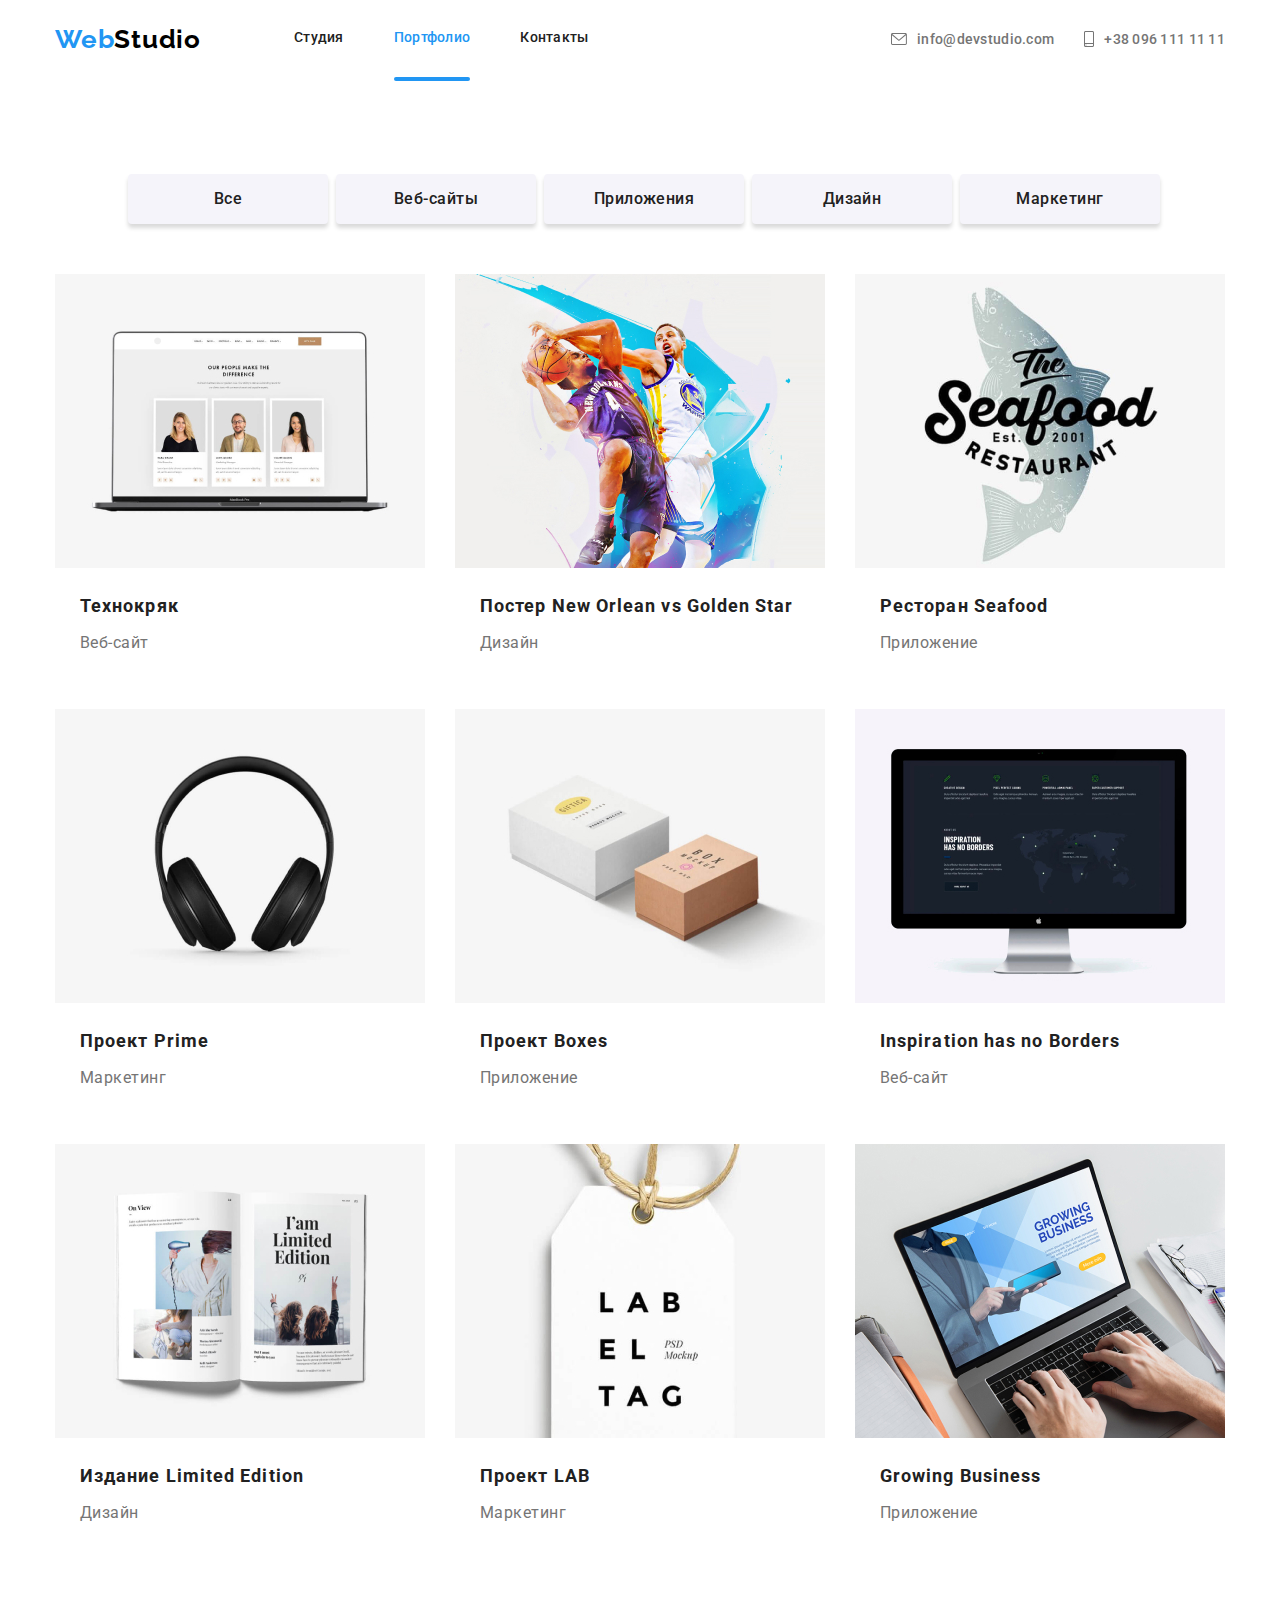
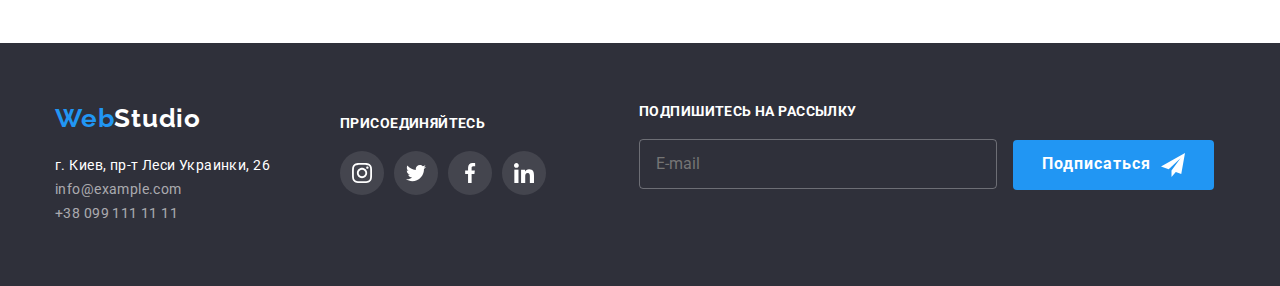
==== portfolio.html @ cdcaf76a "Add files" ====
<!DOCTYPE html>
<html lang="en">
<head>
    <meta charset="UTF-8">
    <meta name="viewport" content="width=device-width, initial-scale=1.0">
    <title>WebStudio</title>
    <link rel="preconnect" href="https://fonts.gstatic.com">
    <link rel="stylesheet" href="https://cdnjs.cloudflare.com/ajax/libs/modern-normalize/1.0.0/modern-normalize.min.css" />
    <link href="https://fonts.googleapis.com/css2?family=Raleway:wght@700&family=Roboto:wght@400;500;700;900&display=swap"
        rel="stylesheet">
    <link rel="stylesheet" href="./css/portfolio.min.css">
</head>
<body>
    <header class="header">
        <div class="container">
        <nav class="site-nav">
            <a class="logo link" href="./index.html" aria-label="логотип сайта"><span class="logo-first-part">Web</span><span
                    class="logo-second-part">Studio</span></a>
            <ul class="navigation-list list">
                <li class="navigation-list-item"><a class="navigation-list-link link" href="./index.html">Студия</a></li>
                <li class="navigation-list-item"><a class="navigation-list-link active link" href="./portfolio.html">Портфолио</a></li>
                <li class="navigation-list-item"><a class="navigation-list-link link" href="#">Контакты</a></li>
            </ul>
        </nav>
        <address class="address">
            <ul class="address-list-header list">
                <li class="address-list-item">
                <a class="address-list-link link" href="mailto:info@devstudio.com">
                    <svg class="address-list-icon mail-icon">
                        <use href="./symbol-defs.svg#icon-envelope" width="16" height="12"></use>
                        </svg>
                        <p class="address-list-text">info@devstudio.com</p>
                </a>
                </li>
                <li class="address-list-item">
                    <a class="address-list-link link" href="tel:+380961111111">
                    <svg class="address-list-icon phone-icon">
                        <use href="./symbol-defs.svg#icon-smartphone" width="10" height="16"></use>
                        </svg>
                        <p class="address-list-text"> +38 096 111 11 11</p>
                    </a>
                </li>
            </ul>
        </address>
        </div>
    </header>
    <main>
        <section class="portfolio-section">
            <div class="container">
<h1 class="visually-hidden">Our works</h1>
<div class="portfolio-nav">
    <button class="portfolio-button button" type="button">Все</button>
    <button class="portfolio-button button" type="button">Веб-сайты</button>
    <button class="portfolio-button button" type="button">Приложения</button>
    <button class="portfolio-button button" type="button">Дизайн</button>
    <button class="portfolio-button button" type="button">Маркетинг</button>
</div>

    <ul class="portfolio-list list">
        <li class="portfolio-list-item">
            <a class="portfolio-list-link link" href="#">
                <div class="portfolio-animation-thumb">
                <img class="portfolio-img" src="./portfolio/img.jpg" alt="Сайт Технокряк" width="370">
                <div class="portfolio-overlay">
                    <p class="portfolio-description">Технокряк это современная площадка распространения коронавируса.
                        Компании используют эту платформу для цифрового шпионажа и
                        атак на защищённые сервера конкурентов.
                    </p>
                </div>
                </div>
            <div class="portfolio-card-content">
                <h2 class="portfolio-title">Технокряк</h2>
                <p class="portfolio-type">Веб-сайт</p>
            </div> 
            </a>
        </li>
        <li class="portfolio-list-item"> 
            <a class="portfolio-list-link link" href="#">
                <div class="portfolio-animation-thumb">
                <img class="portfolio-img" src="./portfolio/img-1.jpg" alt="Постер" width="370">
                <div class="portfolio-overlay">
                    <p class="portfolio-description">
                        Lorem ipsum, dolor sit amet consectetur adipisicing elit. Dolor, similique earum harum consequuntur veritatis
                        voluptates quo, nihil ipsam iusto repellat doloribus, distinctio quia mollitia. Incidunt officiis doloremque sit
                        expedita. Quia?
                    </p>
                    </div>
                    </div>
            <div class="portfolio-card-content">
            <h2 class="portfolio-title">Постер New Orlean vs Golden Star</h2>
            <p class="portfolio-type">Дизайн</p>
            </div>
            </a>
        </li>
        <li class="portfolio-list-item">
            <a class="portfolio-list-link link" href="#">
                <div class="portfolio-animation-thumb">
                <img class="portfolio-img" src="./portfolio/img-2.jpg" alt="Ресторан Seafood" width="370">
                <div class="portfolio-overlay">
                    <p class="portfolio-description">
                        Lorem ipsum, dolor sit amet consectetur adipisicing elit. Dolor, similique earum harum consequuntur veritatis
                        voluptates quo, nihil ipsam iusto repellat doloribus, distinctio quia mollitia. Incidunt officiis doloremque sit
                        expedita. Quia?
                    </p>
                    </div>
                    </div>
            <div class="portfolio-card-content">
            <h2 class="portfolio-title">Ресторан Seafood</h2>
            <p class="portfolio-type">Приложение</p>
            </div>
            </a>
        </li>
        <li class="portfolio-list-item">
            <a class="portfolio-list-link link" href="#">
                <div class="portfolio-animation-thumb">
                <img class="portfolio-img" src="./portfolio/img-3.jpg" alt="Наушники" width="370">
                <div class="portfolio-overlay">
                    <p class="portfolio-description">
                        Lorem ipsum, dolor sit amet consectetur adipisicing elit. Dolor, similique earum harum consequuntur veritatis
                        voluptates quo, nihil ipsam iusto repellat doloribus, distinctio quia mollitia. Incidunt officiis doloremque sit
                        expedita. Quia?
                    </p>
                </div>
                </div>
                <div class="portfolio-card-content">
            <h2 class="portfolio-title">Проект Prime</h2>
            <p class="portfolio-type">Маркетинг</p>
            </div>
            </a>
        </li>
        <li class="portfolio-list-item">
            <a class="portfolio-list-link link" href="#">
            <div class="portfolio-animation-thumb">
                <img class="portfolio-img" src="./portfolio/img-4.jpg" alt="Боксы" width="370">
                <div class="portfolio-overlay">
                    <p class="portfolio-description">
                        Lorem ipsum, dolor sit amet consectetur adipisicing elit. Dolor, similique earum harum consequuntur veritatis
                        voluptates quo, nihil ipsam iusto repellat doloribus, distinctio quia mollitia. Incidunt officiis doloremque sit
                        expedita. Quia?
                    </p>
                </div>
                </div>
                <div class="portfolio-card-content">
            <h2 class="portfolio-title">Проект Boxes</h2>
            <p class="portfolio-type">Приложение</p>
            </div>
            </a>
        </li>
        <li class="portfolio-list-item">
            <a class="portfolio-list-link link" href="#">
                <div class="portfolio-animation-thumb">
                <img class="portfolio-img" src="./portfolio/img-5.jpg" alt="Сайт Inspiration has no Borders" width="370">
                <div class="portfolio-overlay">
                    <p class="portfolio-description">
                        Lorem ipsum, dolor sit amet consectetur adipisicing elit. Dolor, similique earum harum consequuntur veritatis
                        voluptates quo, nihil ipsam iusto repellat doloribus, distinctio quia mollitia. Incidunt officiis doloremque sit
                        expedita. Quia?
                    </p>
                </div>
                </div>
                <div class="portfolio-card-content">
            <h2 class="portfolio-title">Inspiration has no Borders</h2>
            <p class="portfolio-type">Веб-сайт</p>
            </div>
            </a>
        </li>
        <li class="portfolio-list-item">
            <a class="portfolio-list-link link" href="#">
                <div class="portfolio-animation-thumb">
                <img class="portfolio-img" src="./portfolio/img-6.jpg" alt="Издание Limited Edition" width="370">
                    <div class="portfolio-overlay">
                        <p class="portfolio-description">
                            Lorem ipsum, dolor sit amet consectetur adipisicing elit. Dolor, similique earum harum consequuntur veritatis
                            voluptates quo, nihil ipsam iusto repellat doloribus, distinctio quia mollitia. Incidunt officiis doloremque sit
                            expedita. Quia?
                        </p>
                    </div>
                    </div>
                    <div class="portfolio-card-content">
            <h2 class="portfolio-title">Издание Limited Edition</h2>
            <p class="portfolio-type">Дизайн</p>
            </div>
            </a>
        </li>
        <li class="portfolio-list-item">
            <a class="portfolio-list-link link" href="#">
                <div class="portfolio-animation-thumb">
                <img class="portfolio-img" src="./portfolio/img-7.jpg" alt="Проект LAB" width="370">
                <div class="portfolio-overlay">
                    <p class="portfolio-description">
                        Lorem ipsum, dolor sit amet consectetur adipisicing elit. Dolor, similique earum harum consequuntur veritatis
                        voluptates quo, nihil ipsam iusto repellat doloribus, distinctio quia mollitia. Incidunt officiis doloremque sit
                        expedita. Quia?
                    </p>
                </div>
                </div>
                <div class="portfolio-card-content">
            <h2 class="portfolio-title">Проект LAB</h2>
            <p class="portfolio-type">Маркетинг</p>
            </div>
            </a>
        </li>
        <li class="portfolio-list-item">
            <a class="portfolio-list-link link" href="#">
                <div class="portfolio-animation-thumb">
                <img class="portfolio-img" src="./portfolio/img-8.jpg" alt="Приложение Growing Business" width="370">
                <div class="portfolio-overlay">
                    <p class="portfolio-description">
                        Lorem ipsum, dolor sit amet consectetur adipisicing elit. Dolor, similique earum harum consequuntur veritatis
                        voluptates quo, nihil ipsam iusto repellat doloribus, distinctio quia mollitia. Incidunt officiis doloremque sit
                        expedita. Quia?
                    </p>
                </div>
                </div>
                <div class="portfolio-card-content">
            <h2 class="portfolio-title">Growing Business</h2>
            <p class="portfolio-type">Приложение</p>
            </div>
            </a>
        </li>
    </ul> 
    </div>
</section>
    </main>
    <footer class="footer">
        <div class="container">
            <div class="footer-info">
        <a class="logo link" href="./index.html" aria-label="логотип сайта"><span class="logo-first-part">Web</span><span
                class="logo-second-part-dark">Studio</span></a>
        <address class="address">
            <ul class="addres-list-footer list">
                <li class="addres-list"><a class="address-footer-link location link" href="https://goo.gl/maps/J2ixgFmDZ8d1wvZj8">г. Киев, пр-т Леси Украинки, 26</a></li>
                <li class="addres-list"><a class="address-footer-link link" href="mailto:info@example.com">info@example.com</a></li>
                <li class="addres-list"><a class="address-footer-link link" href="tel:+380991111111">+38 099 111 11 11</a></li>
            </ul>
        </address>
        </div>
    <div class="social-list-our-projekt">
        <h2 class="visually-hidden">Наши социальные сети</h2>
        <h3 class="social-list-invitation">Присоединяйтесь</h3>
        <ul class="social-list list">
            <li class="social-list-item">
                <a href="#" class="social-list-link dark-social">
                    <svg class="social-list-icon">
                        <use href="./symbol-defs.svg#icon-instagram-2"></use>
                    </svg>
                </a>
            </li>
            <li class="social-list-item">
                <a href="#" class="social-list-link dark-social">
                    <svg class="social-list-icon">
                        <use href="./symbol-defs.svg#icon-twitter-1"></use>
                    </svg>
                </a>
            </li>
            <li class="social-list-item">
                <a href="#" class="social-list-link dark-social">
                    <svg class="social-list-icon">
                        <use href="./symbol-defs.svg#icon-facebook-1"></use>
                    </svg>
                </a>
            </li>
            <li class="social-list-item">
                <a href="#" class="social-list-link dark-social">
                    <svg class="social-list-icon">
                        <use href="./symbol-defs.svg#icon-linkedin-1"></use>
                    </svg>
                </a>
            </li>
        </ul>
    </div>
    <form action="#" class="subscription-form">
        <p class="subscription-form-title">Подпишитесь на рассылку</p>
        <label class="subscription-form-field">
            <input type="email" name="client-mail" class="subscription-form-input" placeholder="E-mail">
        </label>
        <button type="submit" class="subscription-form-button">
            Подписаться
            <svg class="sibscription-form-button-icon">
                <use href="./symbol-defs.svg#icon-form-send"></use>
            </svg>
        </button>
    </form>
    </div>
    </footer>
    <!--Подключение скрипта-->
    <script src="./js/modal.js"></script>
    </body>
    
    </html>
---- css/portfolio.min.css ----
.visually-hidden{position:absolute;width:1px;height:1px;margin:-1px;border:0;padding:0;white-space:nowrap;-webkit-clip-path:inset(100%);clip-path:inset(100%);clip:rect(0 0 0 0);overflow:hidden}:root{--accent-color: #2196F3;--logo-color: #000000;--heading-color: #212121;--main-color: #757575;--main-color-dark-backgr: #ffffff;--backgr-color-first: #2F303A;--backgr-color-second: #F5F4FA;--addres-second-color: rgba(255, 255, 255, 0.6);--hero-gradient-color: rgba(47, 48, 58, 0.4);--social-link-background-dark: rgba(255, 255, 255, 0.1);--social-link-color: #afb1b8;--main-font: 'Roboto', Roboto, sans-serif;--secondary-font: 'Raleway', Raleway, sans-serif;--card-set-specialization: 30px;--card-set-our-command: 30px;--card-set-portfolio: 30px;--timing-function: cubic-bezier(0.4, 0, 0.2, 1);--transition-duration: 250ms;--logo-second-part: #000000}body{color:var(--main-color);font-family:var(--main-font)}.list{list-style:none;margin:0;padding:0}.link{text-decoration:none;color:var(--main-color)}h1,h2,h3,h4,h5,h6{margin:0}ul,ol{margin:0;padding:0}p{margin:0}img{display:block;max-width:100%;height:auto}.address{font-style:normal}.container{width:1200px;margin:0 auto;padding:0 15px;display:-webkit-box;display:-ms-flexbox;display:flex;-webkit-box-align:center;-ms-flex-align:center;align-items:center;background:transparent}.button{display:-webkit-inline-box;display:-ms-inline-flexbox;display:inline-flex;-webkit-box-align:center;-ms-flex-align:center;align-items:center;-webkit-box-pack:center;-ms-flex-pack:center;justify-content:center;border:none;width:200px;min-height:50px;background:var(--accent-color);-webkit-box-shadow:0px 4px 4px rgba(0,0,0,0.15);box-shadow:0px 4px 4px rgba(0,0,0,0.15);border:none;border-radius:4px;margin-left:auto;margin-right:auto;cursor:pointer;font-family:var(--main-font);font-weight:700;font-size:16px;line-height:1.875;letter-spacing:.06em;color:var(--main-color-dark-backgr)}.button .icon{width:24px;height:24px;fill:var(--main-color-dark-backgr);margin-left:10px}.logo{color:var(--logo-color);font-family:var(--secondary-font);font-weight:700;font-size:26px;line-height:1.192;letter-spacing:.03em}.logo-first-part{color:var(--accent-color)}.logo-second-part-dark{color:var(--main-color-dark-backgr)}.social-list{display:-webkit-box;display:-ms-flexbox;display:flex;-webkit-box-pack:center;-ms-flex-pack:center;justify-content:center}.social-list-item:not(:last-child){margin-right:10px}.social-list-link{display:block;width:44px;height:44px;border-radius:50%;display:-webkit-box;display:-ms-flexbox;display:flex;-webkit-box-pack:center;-ms-flex-pack:center;justify-content:center;-webkit-box-align:center;-ms-flex-align:center;align-items:center;-webkit-transition-property:background;transition-property:background;-webkit-transition-duration:250ms;transition-duration:250ms;-webkit-transition-timing-function:cubic-bezier(0.4, 0, 0.2, 1);transition-timing-function:cubic-bezier(0.4, 0, 0.2, 1)}.social-list-link:hover,.social-list-link:focus{background:var(--accent-color)}.social-list-icon{width:20px;height:20px;fill:var(--social-link-color);-webkit-transition-property:fill;transition-property:fill;-webkit-transition-duration:250ms;transition-duration:250ms;-webkit-transition-timing-function:cubic-bezier(0.4, 0, 0.2, 1);transition-timing-function:cubic-bezier(0.4, 0, 0.2, 1)}.social-list-link:hover .social-list-icon,.social-list-link:focus .social-list-icon{fill:var(--main-color-dark-backgr)}.header>.container{display:-webkit-box;display:-ms-flexbox;display:flex;padding-top:24px;padding-bottom:25px}.header .logo{margin-right:93px}.header .address-list-link{display:-webkit-box;display:-ms-flexbox;display:flex;-webkit-box-align:center;-ms-flex-align:center;align-items:center;-webkit-transition-property:color;transition-property:color;-webkit-transition-duration:250ms;transition-duration:250ms;-webkit-transition-timing-function:cubic-bezier(0.4, 0, 0.2, 1);transition-timing-function:cubic-bezier(0.4, 0, 0.2, 1)}.site-nav{display:-webkit-box;display:-ms-flexbox;display:flex;-webkit-box-align:center;-ms-flex-align:center;align-items:center}.navigation-list{display:-webkit-box;display:-ms-flexbox;display:flex}.address-list-header{display:-webkit-box;display:-ms-flexbox;display:flex;-webkit-box-align:center;-ms-flex-align:center;align-items:center;-webkit-box-pack:center;-ms-flex-pack:center;justify-content:center}.address-list-icon{display:block;fill:var(--main-color);-webkit-transition-property:fill;transition-property:fill;-webkit-transition-duration:250ms;transition-duration:250ms;-webkit-transition-timing-function:cubic-bezier(0.4, 0, 0.2, 1);transition-timing-function:cubic-bezier(0.4, 0, 0.2, 1)}.header .address-list-link:hover .address-list-icon,.header .address-list-link:focus .address-list-icon{fill:var(--accent-color)}.mail-icon{width:16px;height:12px}.phone-icon{width:10px;height:16px}.address-list-text{display:block;padding-left:10px}.navigation-list-item:not(:last-child){margin-right:50px}.header .address-list-item:not(:last-child){margin-right:30px}.header .address{margin-left:auto}.navigation-list-link,.address-list-link{font-weight:500;font-size:14px;line-height:1.143;letter-spacing:.02em}.navigation-list-link:hover,.navigation-list-link:focus,.address-list-link:hover,.address-list-link:focus{color:var(--accent-color)}.navigation-list-link{color:var(--heading-color);-webkit-transition-property:color;transition-property:color;-webkit-transition-duration:250ms;transition-duration:250ms;-webkit-transition-timing-function:cubic-bezier(0.4, 0, 0.2, 1);transition-timing-function:cubic-bezier(0.4, 0, 0.2, 1)}.navigation-list-link.active{color:var(--accent-color)}.navigation-list-link.active::after{content:"";width:auto;height:4px;display:block;background:var(--accent-color);border-radius:2px;position:relative;top:30px}.portfolio-section .container{padding-top:94px;padding-bottom:94px;-webkit-box-orient:vertical;-webkit-box-direction:normal;-ms-flex-direction:column;flex-direction:column;-webkit-box-align:center;-ms-flex-align:center;align-items:center}.portfolio-nav{margin-left:8px;margin-bottom:50px;display:-webkit-box;display:-ms-flexbox;display:flex}.portfolio-button{display:-webkit-inline-box;display:-ms-inline-flexbox;display:inline-flex;-webkit-box-align:center;-ms-flex-align:center;align-items:center;-webkit-box-pack:center;-ms-flex-pack:center;justify-content:center;border:none;border-radius:4px;color:var(--heading-color);background-color:var(--backgr-color-second);padding:6px 22px;font-weight:500;font-size:16px;line-height:1.625;letter-spacing:.03em;-webkit-transition-property:color, background-color, -webkit-box-shadow;transition-property:color, background-color, -webkit-box-shadow;transition-property:color, background-color, box-shadow;transition-property:color, background-color, box-shadow, -webkit-box-shadow;-webkit-transition-duration:250ms;transition-duration:250ms;-webkit-transition-timing-function:cubic-bezier(0.4, 0, 0.2, 1);transition-timing-function:cubic-bezier(0.4, 0, 0.2, 1)}.portfolio-button:not(:last-child){margin-right:8px}.portfolio-button:hover,.portfolio-button:focus{background-color:var(--accent-color);color:var(--main-color-dark-backgr);-webkit-box-shadow:0px 3px 1px rgba(0,0,0,0.1),0px 1px 2px rgba(0,0,0,0.08),0px 2px 2px rgba(0,0,0,0.12);box-shadow:0px 3px 1px rgba(0,0,0,0.1),0px 1px 2px rgba(0,0,0,0.08),0px 2px 2px rgba(0,0,0,0.12)}.portfolio-list{display:-webkit-box;display:-ms-flexbox;display:flex;-webkit-box-pack:center;-ms-flex-pack:center;justify-content:center;-ms-flex-wrap:wrap;flex-wrap:wrap;margin-left:calc(-1*var(--card-set-portfolio));margin-top:calc(-1*var(--card-set-portfolio))}.portfolio-list-item{-ms-flex-preferred-size:calc(100%/3 - var(--card-set-portfolio));flex-basis:calc(100%/3 - var(--card-set-portfolio));margin-left:var(--card-set-portfolio);margin-top:var(--card-set-portfolio)}.portfolio-animation-thumb{width:auto;height:294px;position:relative;overflow:hidden}.portfolio-overlay{font-weight:400;font-size:18px;line-height:1.556;letter-spacing:.03em;color:var(--main-color-dark-backgr);background:rgba(33,150,243,0.9);position:absolute;top:0;left:0;width:100%;height:100%;padding:53px 24px;-webkit-transform:translateY(100%);transform:translateY(100%);-webkit-transition-property:-webkit-transform;transition-property:-webkit-transform;transition-property:transform;transition-property:transform, -webkit-transform;-webkit-transition-duration:250ms;transition-duration:250ms;-webkit-transition-timing-function:cubic-bezier(0.4, 0, 0.2, 1);transition-timing-function:cubic-bezier(0.4, 0, 0.2, 1)}.portfolio-list-link:hover .portfolio-overlay,.portfolio-list-link:focus .portfolio-overlay{-webkit-transform:translateY(0);transform:translateY(0)}.portfolio-card-content{padding:20px 24px;border:1px solid var(--main-color-dark-backgr);border-top-width:0;-webkit-box-sizing:border-box;box-sizing:border-box}.portfolio-title{margin-bottom:4px;font-weight:700;font-size:18px;line-height:2;letter-spacing:.06em;color:var(--heading-color)}.portfolio-type{font-weight:400;font-size:16px;line-height:1.875;letter-spacing:.03em}.portfolio-list-link{display:block;-webkit-transition-property:-webkit-box-shadow;transition-property:-webkit-box-shadow;transition-property:box-shadow;transition-property:box-shadow, -webkit-box-shadow;-webkit-transition-duration:250ms;transition-duration:250ms;-webkit-transition-timing-function:cubic-bezier(0.4, 0, 0.2, 1);transition-timing-function:cubic-bezier(0.4, 0, 0.2, 1)}.portfolio-list-link:hover,.portfolio-list-link:focus{-webkit-box-shadow:0px 1px 1px rgba(0,0,0,0.12),0px 4px 4px rgba(0,0,0,0.06),1px 4px 6px rgba(0,0,0,0.16);box-shadow:0px 1px 1px rgba(0,0,0,0.12),0px 4px 4px rgba(0,0,0,0.06),1px 4px 6px rgba(0,0,0,0.16)}.footer{background-color:var(--backgr-color-first)}.footer>.container{-webkit-box-align:start;-ms-flex-align:start;align-items:flex-start;padding-top:60px;padding-bottom:60px}.footer .logo{display:block;margin-bottom:20px}.footer .addres-list-item:not(:last-child){margin-bottom:9px}.address-footer-link{font-weight:400;font-size:14px;line-height:1.714;letter-spacing:.03em;color:var(--addres-second-color)}.location{color:var(--main-color-dark-backgr)}.social-list-our-projekt{margin-top:12px;margin-left:70px}.social-list-invitation{font-weight:700;font-size:14px;line-height:1.142;letter-spacing:.03em;text-transform:uppercase;color:var(--main-color-dark-backgr);margin-bottom:20px}.dark-social{background:var(--social-link-background-dark)}.dark-social .social .social-list-icon{fill:var(--main-color-dark-backgr)}.subscription-form{margin-left:93px}.subscription-form-title{width:100%;font-weight:700;font-size:14px;line-height:1.143;letter-spacing:.03em;text-transform:uppercase;color:var(--main-color-dark-backgr);margin-bottom:20px}.subscription-form-input{width:358px;height:50px;border:1px solid rgba(255,255,255,0.3);border-radius:4px;background:transparent;color:#ffffff;padding-left:16px}.subscription-form-field{display:inline-block}.subscription-form-button{display:-webkit-inline-box;display:-ms-inline-flexbox;display:inline-flex;-webkit-box-align:center;-ms-flex-align:center;align-items:center;height:50px;padding:10px 29px;margin-left:12px;background:var(--accent-color);border-radius:4px;border:none;font-weight:700;font-size:16px;text-align:center;letter-spacing:0.06em;color:var(--main-color-dark-backgr)}.sibscription-form-button-icon{width:24px;height:24px;fill:var(--main-color-dark-backgr);margin-left:10px}
/*# sourceMappingURL=portfolio.min.css.map */
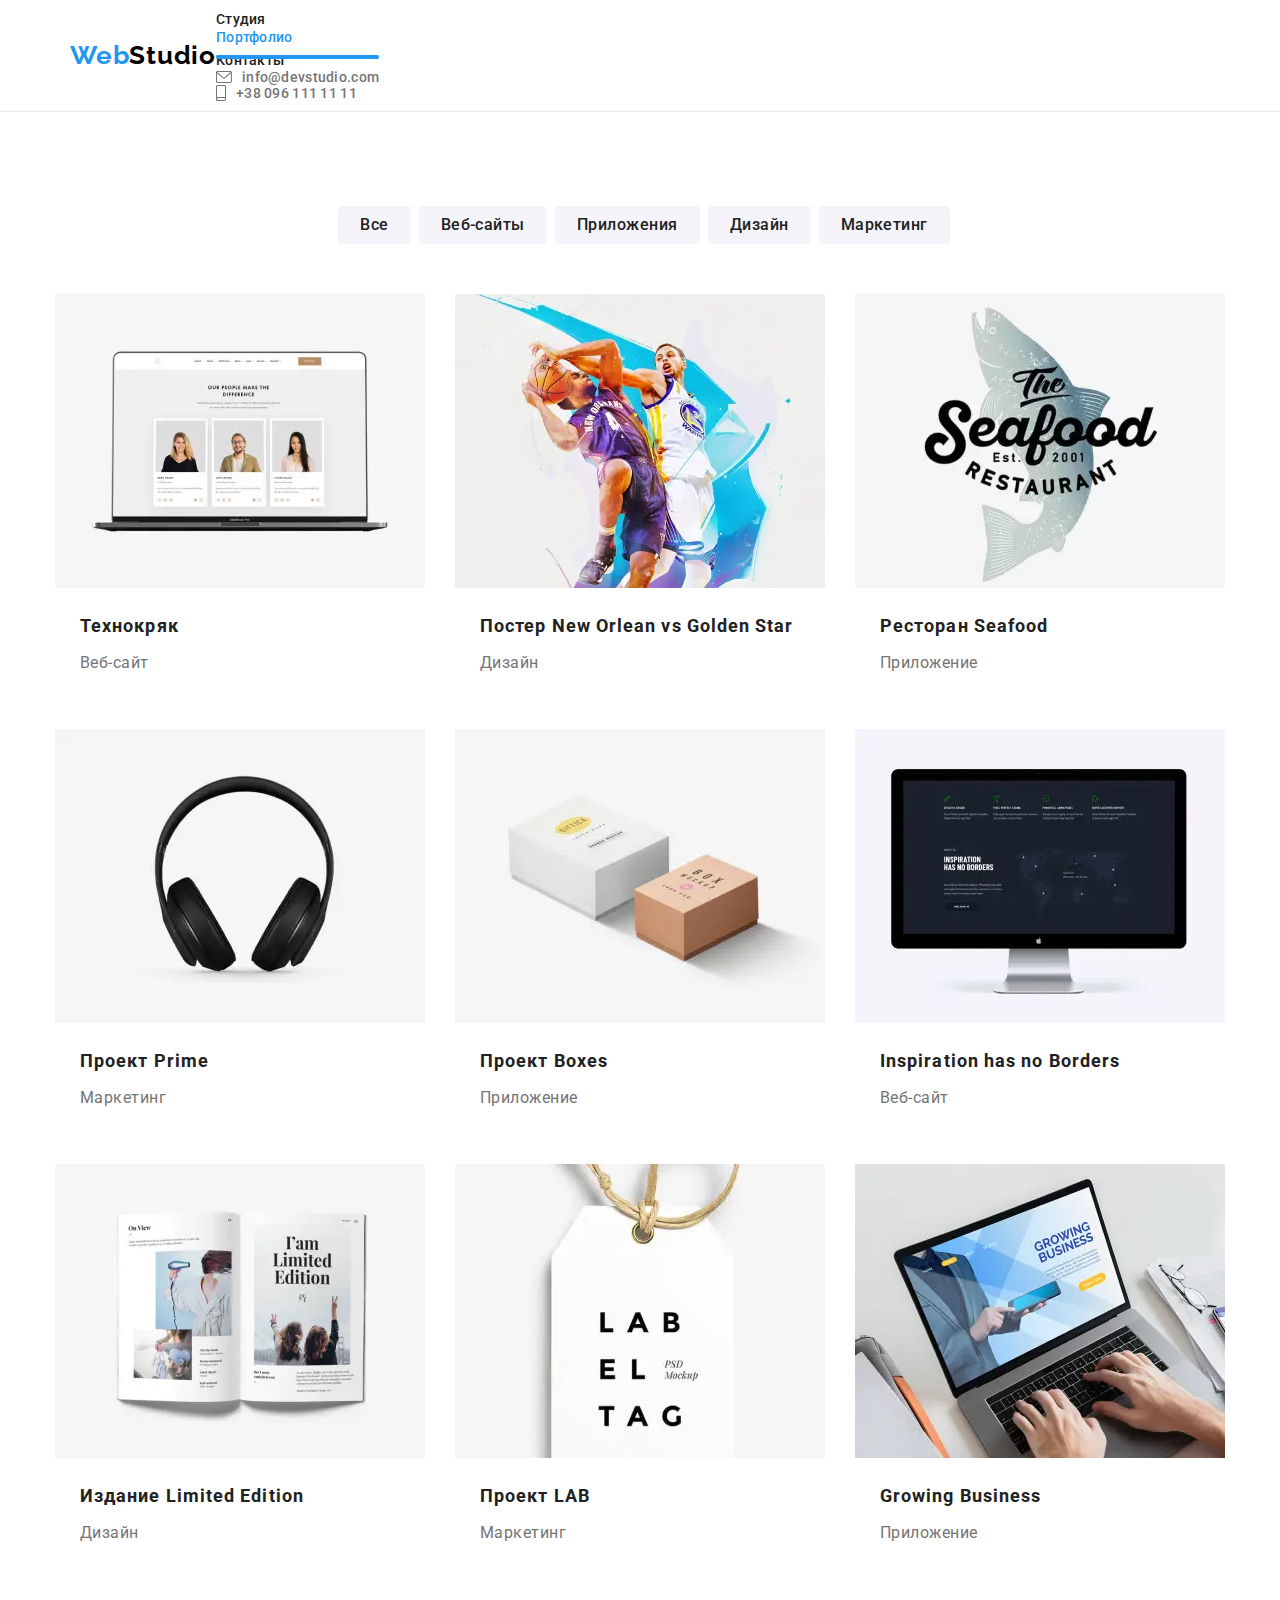
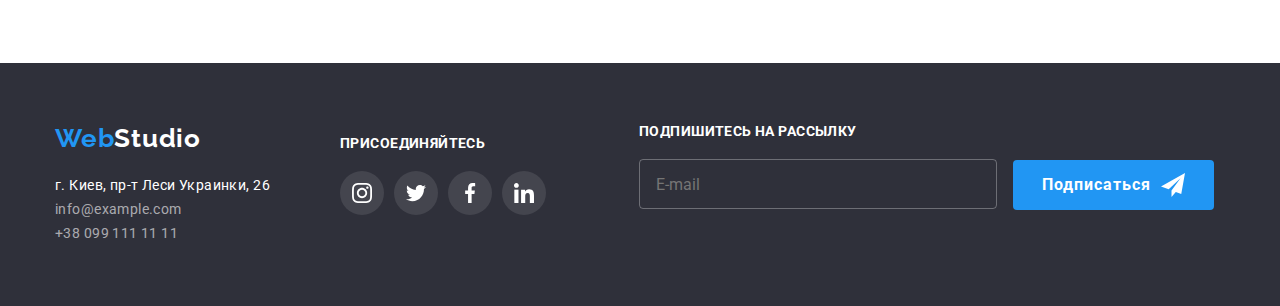
==== commit d847af81: "Add changes" ====
--- a/portfolio.html
+++ b/portfolio.html
@@ -13,9 +13,16 @@
 <body>
     <header class="header">
         <div class="container">
-        <nav class="site-nav">
             <a class="logo link" href="./index.html" aria-label="логотип сайта"><span class="logo-first-part">Web</span><span
                     class="logo-second-part">Studio</span></a>
+                    <button type="buton" class="menu-button" aria-expanded="false" aria-controls="menu-container" data-menu-button>
+                        <svg width="40px" height="40px" aria-label="Переключатель мобильного меню">
+                            <use class="icon-menu" href="./images/sprite.svg#icon-menu"></use>
+                            <use class="icon-close-menu" href="./images/sprite.svg#icon-close-menu"></use>
+                        </svg>
+                    </button>
+                    <div class="menu-container" id="menu-container" data-menu>
+                        <nav class="site-nav">
             <ul class="navigation-list list">
                 <li class="navigation-list-item"><a class="navigation-list-link link" href="./index.html">Студия</a></li>
                 <li class="navigation-list-item"><a class="navigation-list-link active link" href="./portfolio.html">Портфолио</a></li>
@@ -44,184 +51,387 @@
         </address>
         </div>
     </header>
+    
     <main>
         <section class="portfolio-section">
             <div class="container">
-<h1 class="visually-hidden">Our works</h1>
-<div class="portfolio-nav">
-    <button class="portfolio-button button" type="button">Все</button>
-    <button class="portfolio-button button" type="button">Веб-сайты</button>
-    <button class="portfolio-button button" type="button">Приложения</button>
-    <button class="portfolio-button button" type="button">Дизайн</button>
-    <button class="portfolio-button button" type="button">Маркетинг</button>
-</div>
+                <h1 class="visually-hidden">Наши работы</h1>
+                <div class="portfolio-nav">
+                    <button class="portfolio-button" type="button">Все</button>
+                    <button class="portfolio-button" type="button">Веб-сайты</button>
+                    <button class="portfolio-button" type="button">Приложения</button>
+                    <button class="portfolio-button" type="button">Дизайн</button>
+                    <button class="portfolio-button" type="button">Маркетинг</button>
+                </div>
+    
+                <ul class="portfolio-list list">
+                    <li class="portfolio-list-item">
+                        <a class="portfolio-list-link link" href="#">
+                            <div class="portfolio-animation-thumb">
+                                <picture>
+                                    <source
+                                        srcset="./images/portfolio/001-tehnokryak-mob.webp 1x, ./images/portfolio/001-tehnokryak-mob-2x.webp 2x"
+                                        media="(max-width: 767px)" type="image/webp">
+                                    <source
+                                        srcset="./images/portfolio/001-tehnokryak-mob.jpg 1x, ./images/portfolio/001-tehnokryak-mob-2x.jpg 2x"
+                                        media="(max-width: 767px)">
+                                    <source
+                                        srcset="./images/portfolio/001-tehnokryak-tabl.webp 1x, ./images/portfolio/001-tehnokryak-tabl-2x.webp 2x"
+                                        media="(max-width: 1199px)" type="image/webp">
+                                    <source
+                                        srcset="./images/portfolio/001-tehnokryak-tabl.jpg 1x, ./images/portfolio/001-tehnokryak-tabl-2x.jpg 2x"
+                                        media="(max-width: 1199px)">
+                                    <source
+                                        srcset="./images/portfolio/001-tehnokryak-desk.webp 1x, ./images/portfolio/001-tehnokryak-desk-2x.webp 2x"
+                                        media="(min-width: 1200px)" type="image/webp">
+                                    <source
+                                        srcset="./images/portfolio/001-tehnokryak-desk.jpg 1x, ./images/portfolio/001-tehnokryak-desk-2x.jpg 2x"
+                                        media="(min-width: 1200px)">
+                                    <img src="./images/portfolio/001-tehnokryak-mob.jpg" alt="Сайт Технокряк">
+                                </picture>
+                                
+                                <div class="portfolio-overlay">
+                                    <p class="portfolio-description">Технокряк это современная площадка распространения
+                                        коронавируса.
+                                        Компании используют эту платформу для цифрового шпионажа и
+                                        атак на защищённые сервера конкурентов.
+                                    </p>
+                                </div>
+                            </div>
+                            <div class="portfolio-card-content">
+                                <h2 class="portfolio-title">Технокряк</h2>
+                                <p class="portfolio-type">Веб-сайт</p>
+                            </div>
+                        </a>
+                    </li>
+    
+                    <li class="portfolio-list-item">
+                        <a class="portfolio-list-link link" href="#">
+                            <div class="portfolio-animation-thumb">
+                                <picture>
+                                    <source
+                                        srcset="./images/portfolio/002-new-orlean-vs-golden-star-mob.webp 1x, ./images/portfolio/002-new-orlean-vs-golden-star-mob-2x.webp 2x"
+                                        media="(max-width: 767px)" type="image/webp">
+                                    <source
+                                        srcset="./images/portfolio/002-new-orlean-vs-golden-star-mob.jpg 1x, ./images/portfolio/002-new-orlean-vs-golden-star-mob-2x.jpg 2x"
+                                        media="(max-width: 767px)">
+                                    <source
+                                        srcset="./images/portfolio/002-new-orlean-vs-golden-star-tabl.webp 1x, ./images/portfolio/002-new-orlean-vs-golden-star-tabl-2x.webp 2x"
+                                        media="(max-width: 1199px)" type="image/webp">
+                                    <source
+                                        srcset="./images/portfolio/002-new-orlean-vs-golden-star-tabl.jpg 1x, ./images/portfolio/002-new-orlean-vs-golden-star-tabl-2x.jpg 2x"
+                                        media="(max-width: 1199px)">
+                                    <source
+                                        srcset="./images/portfolio/002-new-orlean-vs-golden-star-desk.webp 1x, ./images/portfolio/002-new-orlean-vs-golden-star-desk-2x.webp 2x"
+                                        media="(min-width: 1200px)" type="image/webp">
+                                    <source
+                                        srcset="./images/portfolio/002-new-orlean-vs-golden-star-desk.jpg 1x, ./images/portfolio/002-new-orlean-vs-golden-star-desk-2x.jpg 2x"
+                                        media="(min-width: 1200px)">
+                                    <img src="./images/portfolio/002-new-orlean-vs-golden-star-mob alt=" Постер">
+                                </picture>
+                                
+                                <div class="portfolio-overlay">
+                                    <p class="portfolio-description">
+                                        Lorem ipsum, dolor sit amet consectetur adipisicing elit. Dolor, similique earum
+                                        harum consequuntur veritatis voluptates quo, nihil ipsam iusto repellat doloribus,
+                                        distinctio quia mollitia. Incidunt officiis doloremque sit expedita. Quia?
+                                    </p>
+                                </div>
+                            </div>
+                            <div class="portfolio-card-content">
+                                <h2 class="portfolio-title">Постер New Orlean vs Golden Star</h2>
+                                <p class="portfolio-type">Дизайн</p>
+                            </div>
+                        </a>
+                    </li>
+    
+                    <li class="portfolio-list-item">
+                        <a class="portfolio-list-link link" href="#">
+                            <div class="portfolio-animation-thumb">
+                                <picture>
+                                    <source
+                                        srcset="./images/portfolio/003-seafood-mob.webp 1x, ./images/portfolio/003-seafood-mob-2x.webp 2x"
+                                        media="(max-width: 767px)" type="image/webp">
+                                    <source
+                                        srcset="./images/portfolio/003-seafood-mob.jpg 1x, ./images/portfolio/003-seafood-mob-2x.jpg 2x"
+                                        media="(max-width: 767px)">
+                                    <source
+                                        srcset="./images/portfolio/003-seafood-tabl.webp 1x, ./images/portfolio/003-seafood-tabl-2x.webp 2x"
+                                        media="(max-width: 1199px)" type="image/webp">
+                                    <source
+                                        srcset="./images/portfolio/003-seafood-tabl.jpg 1x, ./images/portfolio/003-seafood-tabl-2x.jpg 2x"
+                                        media="(max-width: 1199px)">
+                                    <source
+                                        srcset="./images/portfolio/003-seafood-desk.webp 1x, ./images/portfolio/003-seafood-desk-2x.webp 2x"
+                                        media="(min-width:1200px)" type="image/webp">
+                                    <source
+                                        srcset="./images/portfolio/003-seafood-desk.jpg 1x. ./images/portfolio/003-seafood-desk-2x.jpg 2x"
+                                        media="(min-width: 1200px)">
+                                    <source>
+                                    <img src="./images/portfolio/003-seafood-mob.jpg" alt="Ресторан Seafood">
+                                </picture>
+                                
+                                <div class="portfolio-overlay">
+                                    <p class="portfolio-description">
+                                        Lorem ipsum, dolor sit amet consectetur adipisicing elit. Dolor, similique earum
+                                        harum consequuntur veritatis voluptates quo, nihil ipsam iusto repellat doloribus,
+                                        distinctio quia mollitia. Incidunt officiis doloremque sit expedita. Quia?
+                                    </p>
+                                </div>
+                            </div>
+                            <div class="portfolio-card-content">
+                                <h2 class="portfolio-title">Ресторан Seafood</h2>
+                                <p class="portfolio-type">Приложение</p>
+                            </div>
+                        </a>
+                    </li>
+    
+                    <li class="portfolio-list-item">
+                        <a class="portfolio-list-link link" href="#">
+                            <div class="portfolio-animation-thumb">
+                                <picture>
+                                    <source
+                                        srcset="./images/portfolio/004-prime-mob.webp 1x, ./images/portfolio/004-prime-mob-2x.webp 2x"
+                                        media="(max-width: 767px)" type="image/webp">
+                                    <source
+                                        srcset="./images/portfolio/004-prime-mob.jpg 1x, ./images/portfolio/004-prime-mob-2x.jpg 2x"
+                                        media="(max-width: 767px)">
+                                    <source
+                                        srcset="./images/portfolio/004-prime-tabl.webp 1x, ./images/portfolio/004-prime-tabl-2x.webp 2x"
+                                        media="(max-width: 1199px)" type="image/webp">
+                                    <source
+                                        srcset="./images/portfolio/004-prime-tabl.jpg 1x, ./images/portfolio/004-prime-table-2x.jpg 2x"
+                                        media="(max-width: 1199px)">
+                                    <source
+                                        srcset="./images/portfolio/004-prime-desk.webp 1x, ./images/portfolio/004-prime-desk-2x.webp 2x"
+                                        media="(min-width: 1200px)" type="image/webp">
+                                    <source
+                                        srcset="./images/portfolio/004-prime-desk.jpg 1x, ./images/portfolio/004-prime-desk-2x.jpg 2x"
+                                        media="(min-width: 1200px)">
+                                    <img src="./images/portfolio/004-prime-mob.jpg" alt="Наушники">
+                                </picture>
+                                
+                                <div class="portfolio-overlay">
+                                    <p class="portfolio-description">
+                                        Lorem ipsum, dolor sit amet consectetur adipisicing elit. Dolor, similique earum
+                                        harum consequuntur veritatis voluptates quo, nihil ipsam iusto repellat doloribus,
+                                        distinctio quia mollitia. Incidunt officiis doloremque sit expedita. Quia?
+                                    </p>
+                                </div>
+                            </div>
+                            <div class="portfolio-card-content">
+                                <h2 class="portfolio-title">Проект Prime</h2>
+                                <p class="portfolio-type">Маркетинг</p>
+                            </div>
+                        </a>
+                    </li>
+    
+                    <li class="portfolio-list-item">
+                        <a class="portfolio-list-link link" href="#">
+                            <div class="portfolio-animation-thumb">
+                                <picture>
+                                    <source
+                                        srcset="./images/portfolio/005-boxes-mob.webp 1x, ./images/portfolio/005-boxes-mob-2x.webp 2x"
+                                        media="(max-width: 767px)" type="image/webp">
+                                    <source
+                                        srcset="./images/portfolio/005-boxes-mob.jpg 1x, ./images/portfolio/005-boxes-mob-2x.jpg 2x"
+                                        media="(max-width: 767px)">
+                                    <source
+                                        srcset="./images/portfolio/005-boxes-tabl.webp 1x, ./images/portfolio/005-boxes-tabl-2x.webp 2x"
+                                        media="(max-width: 1199px)" type="image/webp">
+                                    <source
+                                        srcset="./images/portfolio/005-boxes-tabl.jpg 1x, ./images/portfolio/005-boxes-table-2x.jpg 2x"
+                                        media="(max-width: 1199px)">
+                                    <source
+                                        srcset="./images/portfolio/005-boxes-desk.webp 1x, ./images/portfolio/005-boxes-desk-2x.webp 2x"
+                                        media="(min-width: 1200px)" type="image/webp">
+                                    <source
+                                        srcset="./images/portfolio/005-boxes-desk.jpg 1x, ./images/portfolio/005-boxes-desk-2x.jpg 2x"
+                                        media="(min-width: 1200px)">
+                                    <img src="./images/portfolio/005-boxes-mob.jpg" alt="Боксы">
+                                </picture>
+                               
+                                <div class="portfolio-overlay">
+                                    <p class="portfolio-description">
+                                        Lorem ipsum, dolor sit amet consectetur adipisicing elit. Dolor, similique earum
+                                        harum consequuntur veritatis voluptates quo, nihil ipsam iusto repellat doloribus,
+                                        distinctio quia mollitia. Incidunt officiis doloremque sit expedita. Quia?
+                                    </p>
+                                </div>
+                            </div>
+                            <div class="portfolio-card-content">
+                                <h2 class="portfolio-title">Проект Boxes</h2>
+                                <p class="portfolio-type">Приложение</p>
+                            </div>
+                        </a>
+                    </li>
+    
+                    <li class="portfolio-list-item">
+                        <a class="portfolio-list-link link" href="">
+                            <div class="portfolio-animation-thumb">
+                                <picture>
+                                    <source
+                                        srcset="./images/portfolio/006-Inspiration-has-no-borders-mob.webp 1x, ./images/portfolio/006-Inspiration-has-no-borders-mob-2x.webp 2x"
+                                        media="(max-width: 767px)" type="image/webp">
+                                    <source
+                                        srcset="./images/portfolio/006-Inspiration-has-no-borders-mob.jpg 1x, ./images/portfolio/006-Inspiration-has-no-borders-mob-2x.jpg 2x"
+                                        media="(max-width: 767px)">
+                                    <source
+                                        srcset="./images/portfolio/006-Inspiration-has-no-borders-tabl.webp 1x, ./images/portfolio/006-Inspiration-has-no-borders-tabl-2x.webp 2x"
+                                        media="(max-width: 1199px)" type="image/webp">
+                                    <source
+                                        srcset="./images/portfolio/006-Inspiration-has-no-borders-tabl.jpg 1x, ./images/portfolio/006-Inspiration-has-no-borders-table-2x.jpg 2x"
+                                        media="(max-width: 1199px)">
+                                    <source
+                                        srcset="./images/portfolio/006-Inspiration-has-no-borders-desk.webp 1x, ./images/portfolio/006-Inspiration-has-no-borders-desk-2x.webp 2x"
+                                        media="(min-width: 1200px)" type="image/webp">
+                                    <source
+                                        srcset="./images/portfolio/006-Inspiration-has-no-borders-desk.jpg 1x, ./images/portfolio/006-Inspiration-has-no-borders-desk-2x.jpg 2x"
+                                        media="(min-width: 1200px)">
+                                    <img src="./images/portfolio/006-Inspiration-has-no-borders-mob.jpg"
+                                        alt="Сайт Inspiration has no Borders">
+                                </picture>
+                                
+                                <div class="portfolio-overlay">
+                                    <p class="portfolio-description">
+                                        Lorem ipsum, dolor sit amet consectetur adipisicing elit. Dolor, similique earum
+                                        harum consequuntur veritatis voluptates quo, nihil ipsam iusto repellat doloribus,
+                                        distinctio quia mollitia. Incidunt officiis doloremque sit expedita. Quia?
+                                    </p>
+                                </div>
+                            </div>
+                            <div class="portfolio-card-content">
+                                <h2 class="portfolio-title">Inspiration has no Borders</h2>
+                                <p class="portfolio-type">Веб-сайт</p>
+                            </div>
+                        </a>
+                    </li>
+    
+                    <li class="portfolio-list-item">
+                        <a class="portfolio-list-link link" href="">
+                            <div class="portfolio-animation-thumb">
+                                <picture>
+                                    <source
+                                        srcset="./images/portfolio/007-limited-edition-mob.webp 1x, ./images/portfolio/007-limited-edition-mob-2x.webp 2x"
+                                        media="(max-width: 767px)" type="image/webp">
+                                    <source
+                                        srcset="./images/portfolio/007-limited-edition-mob.jpg 1x, ./images/portfolio/007-limited-edition-mob-2x.jpg 2x"
+                                        media="(max-width: 767px)">
+                                    <source
+                                        srcset="./images/portfolio/007-limited-edition-tabl.webp 1x, ./images/portfolio/007-limited-edition-tabl-2x.webp 2x"
+                                        media="(max-width: 1199px)" type="image/webp">
+                                    <source
+                                        srcset="./images/portfolio/007-limited-edition-tabl.jpg 1x, ./images/portfolio/007-limited-edition-tabl-2x.jpg 2x"
+                                        media="(max-width: 1199px)">
+                                    <source
+                                        srcset="./images/portfolio/007-limited-edition-desk.webp 1x, ./images/portfolio/007-limited-edition-desk-2x.webp 2x"
+                                        media="(min-width: 1200px)" type="image/webp">
+                                    <source
+                                        srcset="./images/portfolio/007-limited-edition-desk.jpg 1x, ./images/portfolio/007-limited-edition-desk-2x.jpg 2x"
+                                        media="(min-width: 1200px)">
+                                    <img src="./images/portfolio/007-limited-edition-mob.jpg" alt="Издание Limited Edition">
+                                </picture>
+                                
+                                <div class="portfolio-overlay">
+                                    <p class="portfolio-description">
+                                        Lorem ipsum, dolor sit amet consectetur adipisicing elit. Dolor, similique earum
+                                        harum consequuntur veritatis voluptates quo, nihil ipsam iusto repellat doloribus,
+                                        distinctio quia mollitia. Incidunt officiis doloremque sit expedita. Quia?
+                                    </p>
+                                </div>
+                            </div>
+                            <div class="portfolio-card-content">
+                                <h2 class="portfolio-title">Издание Limited Edition</h2>
+                                <p class="portfolio-type">Дизайн</p>
+                            </div>
+                        </a>
+                    </li>
+    
+                    <li class="portfolio-list-item">
+                        <a class="portfolio-list-link link" href="#">
+                            <div class="portfolio-animation-thumb">
+                                <picture>
+                                    <source
+                                        srcset="./images/portfolio/008-lab-mob.webp 1x, ./images/portfolio/008-lab-mob-2x.webp 2x"
+                                        media="(max-width: 767px)" type="image/webp">
+                                    <source
+                                        srcset="./images/portfolio/008-lab-mob.jpg 1x, ./images/portfolio/008-lab-mob-2x.jpg 2x"
+                                        media="(max-width: 767px)">
+                                    <source
+                                        srcset="./images/portfolio/008-lab-tabl.webp 1x, ./images/portfolio/008-lab-tabl-2x.webp 2x"
+                                        media="(max-width: 1199px)" type="image/webp">
+                                    <source
+                                        srcset="./images/portfolio/008-lab-tabl.jpg 1x, ./images/portfolio/008-lab-tabl-2x.jpg 2x"
+                                        media="(max-width: 1199px)">
+                                    <source
+                                        srcset="./images/portfolio/008-lab-desk.webp 1x, ./images/portfolio/008-lab-desk-2x.webp 2x"
+                                        media="(min-width: 1200px)" type="image/webp">
+                                    <source
+                                        srcset="./images/portfolio/008-lab-desk.jpg 1x, ./images/portfolio/008-lab-desk-2x.jpg 2x"
+                                        media="(min-width: 1200px)">
+                                    <img src="./images/portfolio/008-lab-mob.jpg" alt="Проект LAB">
+                                </picture>
+                                
+                                <div class="portfolio-overlay">
+                                    <p class="portfolio-description">
+                                        Lorem ipsum, dolor sit amet consectetur adipisicing elit. Dolor, similique earum
+                                        harum consequuntur veritatis voluptates quo, nihil ipsam iusto repellat doloribus,
+                                        distinctio quia mollitia. Incidunt officiis doloremque sit expedita. Quia?
+                                    </p>
+                                </div>
+                            </div>
+                            <div class="portfolio-card-content">
+                                <h2 class="portfolio-title">Проект LAB</h2>
+                                <p class="portfolio-type">Маркетинг</p>
+                            </div>
+                        </a>
+                    </li>
+    
+                    <li class="portfolio-list-item">
+                        <a class="portfolio-list-link link" href="#">
+                            <div class="portfolio-animation-thumb">
+                                <picture>
+                                    <source
+                                        srcset="./images/portfolio/009-growing-business-mob.webp 1x, ./images/portfolio/009-growing-business-mob-2x.webp 2x"
+                                        media="(max-width: 767px)" type="image/webp">
+                                    <source
+                                        srcset="./images/portfolio/009-growing-business-mob.jpg 1x, ./images/portfolio/009-growing-business-mob-2x.jpg 2x"
+                                        media="(max-width: 767px)">
+                                    <source
+                                        srcset="./images/portfolio/009-growing-business-tabl.webp 1x, ./images/portfolio/009-growing-business-tabl-2x.webp 2x"
+                                        media="(max-width: 1199px)" type="image/webp">
+                                    <source
+                                        srcset="./images/portfolio/009-growing-business-tabl.jpg 1x, ./images/portfolio/009-growing-business-tabl-2x.jpg 2x"
+                                        media="(max-width: 1199px)">
+                                    <source
+                                        srcset="./images/portfolio/009-growing-business-desk.webp 1x, ./images/portfolio/009-growing-business-desk-2x.webp 2x"
+                                        media="(min-width: 1200px)" type="image/webp">
+                                    <source
+                                        srcset="./images/portfolio/009-growing-business-desk.jpg 1x, ./images/portfolio/009-growing-business-desk-2x.jpg 2x"
+                                        media="(min-width: 1200px)">
+                                    <img src="./images/portfolio/009-growing-business-mob.jpg"
+                                        alt="Приложение Growing Business">
+                                </picture>
+                               
+                                <div class="portfolio-overlay">
+                                    <p class="portfolio-description">
+                                        Lorem ipsum, dolor sit amet consectetur adipisicing elit. Dolor, similique earum
+                                        harum consequuntur veritatis voluptates quo, nihil ipsam iusto repellat doloribus,
+                                        distinctio quia mollitia. Incidunt officiis doloremque sit expedita. Quia?
+                                    </p>
+                                </div>
+                            </div>
+                            <div class="portfolio-card-content">
+                                <h2 class="portfolio-title">Growing Business</h2>
+                                <p class="portfolio-type">Приложение</p>
+                            </div>
+                        </a>
+                    </li>
+                </ul>
+            </div>
+        </section>
+    </main>
 
-    <ul class="portfolio-list list">
-        <li class="portfolio-list-item">
-            <a class="portfolio-list-link link" href="#">
-                <div class="portfolio-animation-thumb">
-                <img class="portfolio-img" src="./portfolio/img.jpg" alt="Сайт Технокряк" width="370">
-                <div class="portfolio-overlay">
-                    <p class="portfolio-description">Технокряк это современная площадка распространения коронавируса.
-                        Компании используют эту платформу для цифрового шпионажа и
-                        атак на защищённые сервера конкурентов.
-                    </p>
-                </div>
-                </div>
-            <div class="portfolio-card-content">
-                <h2 class="portfolio-title">Технокряк</h2>
-                <p class="portfolio-type">Веб-сайт</p>
-            </div> 
-            </a>
-        </li>
-        <li class="portfolio-list-item"> 
-            <a class="portfolio-list-link link" href="#">
-                <div class="portfolio-animation-thumb">
-                <img class="portfolio-img" src="./portfolio/img-1.jpg" alt="Постер" width="370">
-                <div class="portfolio-overlay">
-                    <p class="portfolio-description">
-                        Lorem ipsum, dolor sit amet consectetur adipisicing elit. Dolor, similique earum harum consequuntur veritatis
-                        voluptates quo, nihil ipsam iusto repellat doloribus, distinctio quia mollitia. Incidunt officiis doloremque sit
-                        expedita. Quia?
-                    </p>
-                    </div>
-                    </div>
-            <div class="portfolio-card-content">
-            <h2 class="portfolio-title">Постер New Orlean vs Golden Star</h2>
-            <p class="portfolio-type">Дизайн</p>
-            </div>
-            </a>
-        </li>
-        <li class="portfolio-list-item">
-            <a class="portfolio-list-link link" href="#">
-                <div class="portfolio-animation-thumb">
-                <img class="portfolio-img" src="./portfolio/img-2.jpg" alt="Ресторан Seafood" width="370">
-                <div class="portfolio-overlay">
-                    <p class="portfolio-description">
-                        Lorem ipsum, dolor sit amet consectetur adipisicing elit. Dolor, similique earum harum consequuntur veritatis
-                        voluptates quo, nihil ipsam iusto repellat doloribus, distinctio quia mollitia. Incidunt officiis doloremque sit
-                        expedita. Quia?
-                    </p>
-                    </div>
-                    </div>
-            <div class="portfolio-card-content">
-            <h2 class="portfolio-title">Ресторан Seafood</h2>
-            <p class="portfolio-type">Приложение</p>
-            </div>
-            </a>
-        </li>
-        <li class="portfolio-list-item">
-            <a class="portfolio-list-link link" href="#">
-                <div class="portfolio-animation-thumb">
-                <img class="portfolio-img" src="./portfolio/img-3.jpg" alt="Наушники" width="370">
-                <div class="portfolio-overlay">
-                    <p class="portfolio-description">
-                        Lorem ipsum, dolor sit amet consectetur adipisicing elit. Dolor, similique earum harum consequuntur veritatis
-                        voluptates quo, nihil ipsam iusto repellat doloribus, distinctio quia mollitia. Incidunt officiis doloremque sit
-                        expedita. Quia?
-                    </p>
-                </div>
-                </div>
-                <div class="portfolio-card-content">
-            <h2 class="portfolio-title">Проект Prime</h2>
-            <p class="portfolio-type">Маркетинг</p>
-            </div>
-            </a>
-        </li>
-        <li class="portfolio-list-item">
-            <a class="portfolio-list-link link" href="#">
-            <div class="portfolio-animation-thumb">
-                <img class="portfolio-img" src="./portfolio/img-4.jpg" alt="Боксы" width="370">
-                <div class="portfolio-overlay">
-                    <p class="portfolio-description">
-                        Lorem ipsum, dolor sit amet consectetur adipisicing elit. Dolor, similique earum harum consequuntur veritatis
-                        voluptates quo, nihil ipsam iusto repellat doloribus, distinctio quia mollitia. Incidunt officiis doloremque sit
-                        expedita. Quia?
-                    </p>
-                </div>
-                </div>
-                <div class="portfolio-card-content">
-            <h2 class="portfolio-title">Проект Boxes</h2>
-            <p class="portfolio-type">Приложение</p>
-            </div>
-            </a>
-        </li>
-        <li class="portfolio-list-item">
-            <a class="portfolio-list-link link" href="#">
-                <div class="portfolio-animation-thumb">
-                <img class="portfolio-img" src="./portfolio/img-5.jpg" alt="Сайт Inspiration has no Borders" width="370">
-                <div class="portfolio-overlay">
-                    <p class="portfolio-description">
-                        Lorem ipsum, dolor sit amet consectetur adipisicing elit. Dolor, similique earum harum consequuntur veritatis
-                        voluptates quo, nihil ipsam iusto repellat doloribus, distinctio quia mollitia. Incidunt officiis doloremque sit
-                        expedita. Quia?
-                    </p>
-                </div>
-                </div>
-                <div class="portfolio-card-content">
-            <h2 class="portfolio-title">Inspiration has no Borders</h2>
-            <p class="portfolio-type">Веб-сайт</p>
-            </div>
-            </a>
-        </li>
-        <li class="portfolio-list-item">
-            <a class="portfolio-list-link link" href="#">
-                <div class="portfolio-animation-thumb">
-                <img class="portfolio-img" src="./portfolio/img-6.jpg" alt="Издание Limited Edition" width="370">
-                    <div class="portfolio-overlay">
-                        <p class="portfolio-description">
-                            Lorem ipsum, dolor sit amet consectetur adipisicing elit. Dolor, similique earum harum consequuntur veritatis
-                            voluptates quo, nihil ipsam iusto repellat doloribus, distinctio quia mollitia. Incidunt officiis doloremque sit
-                            expedita. Quia?
-                        </p>
-                    </div>
-                    </div>
-                    <div class="portfolio-card-content">
-            <h2 class="portfolio-title">Издание Limited Edition</h2>
-            <p class="portfolio-type">Дизайн</p>
-            </div>
-            </a>
-        </li>
-        <li class="portfolio-list-item">
-            <a class="portfolio-list-link link" href="#">
-                <div class="portfolio-animation-thumb">
-                <img class="portfolio-img" src="./portfolio/img-7.jpg" alt="Проект LAB" width="370">
-                <div class="portfolio-overlay">
-                    <p class="portfolio-description">
-                        Lorem ipsum, dolor sit amet consectetur adipisicing elit. Dolor, similique earum harum consequuntur veritatis
-                        voluptates quo, nihil ipsam iusto repellat doloribus, distinctio quia mollitia. Incidunt officiis doloremque sit
-                        expedita. Quia?
-                    </p>
-                </div>
-                </div>
-                <div class="portfolio-card-content">
-            <h2 class="portfolio-title">Проект LAB</h2>
-            <p class="portfolio-type">Маркетинг</p>
-            </div>
-            </a>
-        </li>
-        <li class="portfolio-list-item">
-            <a class="portfolio-list-link link" href="#">
-                <div class="portfolio-animation-thumb">
-                <img class="portfolio-img" src="./portfolio/img-8.jpg" alt="Приложение Growing Business" width="370">
-                <div class="portfolio-overlay">
-                    <p class="portfolio-description">
-                        Lorem ipsum, dolor sit amet consectetur adipisicing elit. Dolor, similique earum harum consequuntur veritatis
-                        voluptates quo, nihil ipsam iusto repellat doloribus, distinctio quia mollitia. Incidunt officiis doloremque sit
-                        expedita. Quia?
-                    </p>
-                </div>
-                </div>
-                <div class="portfolio-card-content">
-            <h2 class="portfolio-title">Growing Business</h2>
-            <p class="portfolio-type">Приложение</p>
-            </div>
-            </a>
-        </li>
-    </ul> 
-    </div>
-</section>
-    </main>
     <footer class="footer">
         <div class="container">
             <div class="footer-info">
@@ -285,6 +495,7 @@
     </footer>
     <!--Подключение скрипта-->
     <script src="./js/modal.js"></script>
+    <script src="./js/menu.js"></script>
     </body>
     
     </html>--- a/css/portfolio.min.css
+++ b/css/portfolio.min.css
@@ -1,2 +1,2 @@
-.visually-hidden{position:absolute;width:1px;height:1px;margin:-1px;border:0;padding:0;white-space:nowrap;-webkit-clip-path:inset(100%);clip-path:inset(100%);clip:rect(0 0 0 0);overflow:hidden}:root{--accent-color: #2196F3;--logo-color: #000000;--heading-color: #212121;--main-color: #757575;--main-color-dark-backgr: #ffffff;--backgr-color-first: #2F303A;--backgr-color-second: #F5F4FA;--addres-second-color: rgba(255, 255, 255, 0.6);--hero-gradient-color: rgba(47, 48, 58, 0.4);--social-link-background-dark: rgba(255, 255, 255, 0.1);--social-link-color: #afb1b8;--main-font: 'Roboto', Roboto, sans-serif;--secondary-font: 'Raleway', Raleway, sans-serif;--card-set-specialization: 30px;--card-set-our-command: 30px;--card-set-portfolio: 30px;--timing-function: cubic-bezier(0.4, 0, 0.2, 1);--transition-duration: 250ms;--logo-second-part: #000000}body{color:var(--main-color);font-family:var(--main-font)}.list{list-style:none;margin:0;padding:0}.link{text-decoration:none;color:var(--main-color)}h1,h2,h3,h4,h5,h6{margin:0}ul,ol{margin:0;padding:0}p{margin:0}img{display:block;max-width:100%;height:auto}.address{font-style:normal}.container{width:1200px;margin:0 auto;padding:0 15px;display:-webkit-box;display:-ms-flexbox;display:flex;-webkit-box-align:center;-ms-flex-align:center;align-items:center;background:transparent}.button{display:-webkit-inline-box;display:-ms-inline-flexbox;display:inline-flex;-webkit-box-align:center;-ms-flex-align:center;align-items:center;-webkit-box-pack:center;-ms-flex-pack:center;justify-content:center;border:none;width:200px;min-height:50px;background:var(--accent-color);-webkit-box-shadow:0px 4px 4px rgba(0,0,0,0.15);box-shadow:0px 4px 4px rgba(0,0,0,0.15);border:none;border-radius:4px;margin-left:auto;margin-right:auto;cursor:pointer;font-family:var(--main-font);font-weight:700;font-size:16px;line-height:1.875;letter-spacing:.06em;color:var(--main-color-dark-backgr)}.button .icon{width:24px;height:24px;fill:var(--main-color-dark-backgr);margin-left:10px}.logo{color:var(--logo-color);font-family:var(--secondary-font);font-weight:700;font-size:26px;line-height:1.192;letter-spacing:.03em}.logo-first-part{color:var(--accent-color)}.logo-second-part-dark{color:var(--main-color-dark-backgr)}.social-list{display:-webkit-box;display:-ms-flexbox;display:flex;-webkit-box-pack:center;-ms-flex-pack:center;justify-content:center}.social-list-item:not(:last-child){margin-right:10px}.social-list-link{display:block;width:44px;height:44px;border-radius:50%;display:-webkit-box;display:-ms-flexbox;display:flex;-webkit-box-pack:center;-ms-flex-pack:center;justify-content:center;-webkit-box-align:center;-ms-flex-align:center;align-items:center;-webkit-transition-property:background;transition-property:background;-webkit-transition-duration:250ms;transition-duration:250ms;-webkit-transition-timing-function:cubic-bezier(0.4, 0, 0.2, 1);transition-timing-function:cubic-bezier(0.4, 0, 0.2, 1)}.social-list-link:hover,.social-list-link:focus{background:var(--accent-color)}.social-list-icon{width:20px;height:20px;fill:var(--social-link-color);-webkit-transition-property:fill;transition-property:fill;-webkit-transition-duration:250ms;transition-duration:250ms;-webkit-transition-timing-function:cubic-bezier(0.4, 0, 0.2, 1);transition-timing-function:cubic-bezier(0.4, 0, 0.2, 1)}.social-list-link:hover .social-list-icon,.social-list-link:focus .social-list-icon{fill:var(--main-color-dark-backgr)}.header>.container{display:-webkit-box;display:-ms-flexbox;display:flex;padding-top:24px;padding-bottom:25px}.header .logo{margin-right:93px}.header .address-list-link{display:-webkit-box;display:-ms-flexbox;display:flex;-webkit-box-align:center;-ms-flex-align:center;align-items:center;-webkit-transition-property:color;transition-property:color;-webkit-transition-duration:250ms;transition-duration:250ms;-webkit-transition-timing-function:cubic-bezier(0.4, 0, 0.2, 1);transition-timing-function:cubic-bezier(0.4, 0, 0.2, 1)}.site-nav{display:-webkit-box;display:-ms-flexbox;display:flex;-webkit-box-align:center;-ms-flex-align:center;align-items:center}.navigation-list{display:-webkit-box;display:-ms-flexbox;display:flex}.address-list-header{display:-webkit-box;display:-ms-flexbox;display:flex;-webkit-box-align:center;-ms-flex-align:center;align-items:center;-webkit-box-pack:center;-ms-flex-pack:center;justify-content:center}.address-list-icon{display:block;fill:var(--main-color);-webkit-transition-property:fill;transition-property:fill;-webkit-transition-duration:250ms;transition-duration:250ms;-webkit-transition-timing-function:cubic-bezier(0.4, 0, 0.2, 1);transition-timing-function:cubic-bezier(0.4, 0, 0.2, 1)}.header .address-list-link:hover .address-list-icon,.header .address-list-link:focus .address-list-icon{fill:var(--accent-color)}.mail-icon{width:16px;height:12px}.phone-icon{width:10px;height:16px}.address-list-text{display:block;padding-left:10px}.navigation-list-item:not(:last-child){margin-right:50px}.header .address-list-item:not(:last-child){margin-right:30px}.header .address{margin-left:auto}.navigation-list-link,.address-list-link{font-weight:500;font-size:14px;line-height:1.143;letter-spacing:.02em}.navigation-list-link:hover,.navigation-list-link:focus,.address-list-link:hover,.address-list-link:focus{color:var(--accent-color)}.navigation-list-link{color:var(--heading-color);-webkit-transition-property:color;transition-property:color;-webkit-transition-duration:250ms;transition-duration:250ms;-webkit-transition-timing-function:cubic-bezier(0.4, 0, 0.2, 1);transition-timing-function:cubic-bezier(0.4, 0, 0.2, 1)}.navigation-list-link.active{color:var(--accent-color)}.navigation-list-link.active::after{content:"";width:auto;height:4px;display:block;background:var(--accent-color);border-radius:2px;position:relative;top:30px}.portfolio-section .container{padding-top:94px;padding-bottom:94px;-webkit-box-orient:vertical;-webkit-box-direction:normal;-ms-flex-direction:column;flex-direction:column;-webkit-box-align:center;-ms-flex-align:center;align-items:center}.portfolio-nav{margin-left:8px;margin-bottom:50px;display:-webkit-box;display:-ms-flexbox;display:flex}.portfolio-button{display:-webkit-inline-box;display:-ms-inline-flexbox;display:inline-flex;-webkit-box-align:center;-ms-flex-align:center;align-items:center;-webkit-box-pack:center;-ms-flex-pack:center;justify-content:center;border:none;border-radius:4px;color:var(--heading-color);background-color:var(--backgr-color-second);padding:6px 22px;font-weight:500;font-size:16px;line-height:1.625;letter-spacing:.03em;-webkit-transition-property:color, background-color, -webkit-box-shadow;transition-property:color, background-color, -webkit-box-shadow;transition-property:color, background-color, box-shadow;transition-property:color, background-color, box-shadow, -webkit-box-shadow;-webkit-transition-duration:250ms;transition-duration:250ms;-webkit-transition-timing-function:cubic-bezier(0.4, 0, 0.2, 1);transition-timing-function:cubic-bezier(0.4, 0, 0.2, 1)}.portfolio-button:not(:last-child){margin-right:8px}.portfolio-button:hover,.portfolio-button:focus{background-color:var(--accent-color);color:var(--main-color-dark-backgr);-webkit-box-shadow:0px 3px 1px rgba(0,0,0,0.1),0px 1px 2px rgba(0,0,0,0.08),0px 2px 2px rgba(0,0,0,0.12);box-shadow:0px 3px 1px rgba(0,0,0,0.1),0px 1px 2px rgba(0,0,0,0.08),0px 2px 2px rgba(0,0,0,0.12)}.portfolio-list{display:-webkit-box;display:-ms-flexbox;display:flex;-webkit-box-pack:center;-ms-flex-pack:center;justify-content:center;-ms-flex-wrap:wrap;flex-wrap:wrap;margin-left:calc(-1*var(--card-set-portfolio));margin-top:calc(-1*var(--card-set-portfolio))}.portfolio-list-item{-ms-flex-preferred-size:calc(100%/3 - var(--card-set-portfolio));flex-basis:calc(100%/3 - var(--card-set-portfolio));margin-left:var(--card-set-portfolio);margin-top:var(--card-set-portfolio)}.portfolio-animation-thumb{width:auto;height:294px;position:relative;overflow:hidden}.portfolio-overlay{font-weight:400;font-size:18px;line-height:1.556;letter-spacing:.03em;color:var(--main-color-dark-backgr);background:rgba(33,150,243,0.9);position:absolute;top:0;left:0;width:100%;height:100%;padding:53px 24px;-webkit-transform:translateY(100%);transform:translateY(100%);-webkit-transition-property:-webkit-transform;transition-property:-webkit-transform;transition-property:transform;transition-property:transform, -webkit-transform;-webkit-transition-duration:250ms;transition-duration:250ms;-webkit-transition-timing-function:cubic-bezier(0.4, 0, 0.2, 1);transition-timing-function:cubic-bezier(0.4, 0, 0.2, 1)}.portfolio-list-link:hover .portfolio-overlay,.portfolio-list-link:focus .portfolio-overlay{-webkit-transform:translateY(0);transform:translateY(0)}.portfolio-card-content{padding:20px 24px;border:1px solid var(--main-color-dark-backgr);border-top-width:0;-webkit-box-sizing:border-box;box-sizing:border-box}.portfolio-title{margin-bottom:4px;font-weight:700;font-size:18px;line-height:2;letter-spacing:.06em;color:var(--heading-color)}.portfolio-type{font-weight:400;font-size:16px;line-height:1.875;letter-spacing:.03em}.portfolio-list-link{display:block;-webkit-transition-property:-webkit-box-shadow;transition-property:-webkit-box-shadow;transition-property:box-shadow;transition-property:box-shadow, -webkit-box-shadow;-webkit-transition-duration:250ms;transition-duration:250ms;-webkit-transition-timing-function:cubic-bezier(0.4, 0, 0.2, 1);transition-timing-function:cubic-bezier(0.4, 0, 0.2, 1)}.portfolio-list-link:hover,.portfolio-list-link:focus{-webkit-box-shadow:0px 1px 1px rgba(0,0,0,0.12),0px 4px 4px rgba(0,0,0,0.06),1px 4px 6px rgba(0,0,0,0.16);box-shadow:0px 1px 1px rgba(0,0,0,0.12),0px 4px 4px rgba(0,0,0,0.06),1px 4px 6px rgba(0,0,0,0.16)}.footer{background-color:var(--backgr-color-first)}.footer>.container{-webkit-box-align:start;-ms-flex-align:start;align-items:flex-start;padding-top:60px;padding-bottom:60px}.footer .logo{display:block;margin-bottom:20px}.footer .addres-list-item:not(:last-child){margin-bottom:9px}.address-footer-link{font-weight:400;font-size:14px;line-height:1.714;letter-spacing:.03em;color:var(--addres-second-color)}.location{color:var(--main-color-dark-backgr)}.social-list-our-projekt{margin-top:12px;margin-left:70px}.social-list-invitation{font-weight:700;font-size:14px;line-height:1.142;letter-spacing:.03em;text-transform:uppercase;color:var(--main-color-dark-backgr);margin-bottom:20px}.dark-social{background:var(--social-link-background-dark)}.dark-social .social .social-list-icon{fill:var(--main-color-dark-backgr)}.subscription-form{margin-left:93px}.subscription-form-title{width:100%;font-weight:700;font-size:14px;line-height:1.143;letter-spacing:.03em;text-transform:uppercase;color:var(--main-color-dark-backgr);margin-bottom:20px}.subscription-form-input{width:358px;height:50px;border:1px solid rgba(255,255,255,0.3);border-radius:4px;background:transparent;color:#ffffff;padding-left:16px}.subscription-form-field{display:inline-block}.subscription-form-button{display:-webkit-inline-box;display:-ms-inline-flexbox;display:inline-flex;-webkit-box-align:center;-ms-flex-align:center;align-items:center;height:50px;padding:10px 29px;margin-left:12px;background:var(--accent-color);border-radius:4px;border:none;font-weight:700;font-size:16px;text-align:center;letter-spacing:0.06em;color:var(--main-color-dark-backgr)}.sibscription-form-button-icon{width:24px;height:24px;fill:var(--main-color-dark-backgr);margin-left:10px}
+.visually-hidden{position:absolute;width:1px;height:1px;margin:-1px;border:0;padding:0;white-space:nowrap;-webkit-clip-path:inset(100%);clip-path:inset(100%);clip:rect(0 0 0 0);overflow:hidden}:root{--accent-color: #2196F3;--logo-color: #000000;--heading-color: #212121;--main-color: #757575;--main-color-dark-backgr: #ffffff;--backgr-color-first: #2F303A;--backgr-color-second: #F5F4FA;--addres-second-color: rgba(255, 255, 255, 0.6);--hero-gradient-color: rgba(47, 48, 58, 0.4);--social-link-background-dark: rgba(255, 255, 255, 0.1);--social-link-color: #afb1b8;--main-font: 'Roboto', Roboto, sans-serif;--secondary-font: 'Raleway', Raleway, sans-serif;--card-set-specialization: 30px;--card-set-our-command: 30px;--card-set-portfolio: 30px;--timing-function: cubic-bezier(0.4, 0, 0.2, 1);--transition-duration: 250ms;--logo-second-part: #000000}body{color:var(--main-color);font-family:var(--main-font)}.list{list-style:none;margin:0;padding:0}.link{text-decoration:none;color:var(--main-color)}h1,h2,h3,h4,h5,h6{margin:0}ul,ol{margin:0;padding:0}p{margin:0}img{display:block;max-width:100%;height:auto}.address{font-style:normal}.container{width:100%;padding:60px 15px;-webkit-box-align:center;-ms-flex-align:center;align-items:center}@media screen and (min-width: 480px){.container{max-width:480px;margin:0 auto}}@media screen and (min-width: 768px){.container{display:-webkit-box;display:-ms-flexbox;display:flex;max-width:768px}}@media screen and (min-width: 1200px){.container{max-width:1170px;margin:0 auto;padding:94px 0;background:transparent}}.button{display:-webkit-inline-box;display:-ms-inline-flexbox;display:inline-flex;-webkit-box-align:center;-ms-flex-align:center;align-items:center;-webkit-box-pack:center;-ms-flex-pack:center;justify-content:center;border:none;width:200px;min-height:50px;background:var(--accent-color);-webkit-box-shadow:0px 4px 4px rgba(0,0,0,0.15);box-shadow:0px 4px 4px rgba(0,0,0,0.15);border:none;border-radius:4px;margin-left:auto;margin-right:auto;cursor:pointer;font-family:var(--main-font);font-weight:700;font-size:16px;line-height:1.875;letter-spacing:.06em;color:var(--main-color-dark-backgr)}.button .icon{width:24px;height:24px;fill:var(--main-color-dark-backgr);margin-left:10px}.logo{color:var(--logo-color);font-family:var(--secondary-font);font-weight:700;font-size:26px;line-height:1.192;letter-spacing:.03em}.logo-first-part{color:var(--accent-color)}.logo-second-part-dark{color:var(--main-color-dark-backgr)}.social-list{display:-webkit-box;display:-ms-flexbox;display:flex;-webkit-box-pack:center;-ms-flex-pack:center;justify-content:center}.social-list-item:not(:last-child){margin-right:10px}.social-list-link{display:block;width:44px;height:44px;border-radius:50%;display:-webkit-box;display:-ms-flexbox;display:flex;-webkit-box-pack:center;-ms-flex-pack:center;justify-content:center;-webkit-box-align:center;-ms-flex-align:center;align-items:center;-webkit-transition-property:background;transition-property:background;-webkit-transition-duration:250ms;transition-duration:250ms;-webkit-transition-timing-function:cubic-bezier(0.4, 0, 0.2, 1);transition-timing-function:cubic-bezier(0.4, 0, 0.2, 1)}.social-list-link:hover,.social-list-link:focus{background:var(--accent-color)}.social-list-icon{width:20px;height:20px;fill:var(--social-link-color);-webkit-transition-property:fill;transition-property:fill;-webkit-transition-duration:250ms;transition-duration:250ms;-webkit-transition-timing-function:cubic-bezier(0.4, 0, 0.2, 1);transition-timing-function:cubic-bezier(0.4, 0, 0.2, 1)}.social-list-link:hover .social-list-icon,.social-list-link:focus .social-list-icon{fill:var(--main-color-dark-backgr)}.header>.container{display:-webkit-box;display:-ms-flexbox;display:flex;padding:10px 15px}.menu-button{display:-webkit-inline-box;display:-ms-inline-flexbox;display:inline-flex;margin-left:auto;padding:0;border:none;background-color:transparent}@media screen and (min-width: 768px){.menu-button{display:none}}.menu-button .icon-close-menu{display:none}.menu-button.is-open .icon-close-menu{display:block}.menu-button.is-open .icon-menu{display:none}.header{position:relative}.page-header .nav{display:-webkit-box;display:-ms-flexbox;display:flex;-webkit-box-align:center;-ms-flex-align:center;align-items:center;-webkit-box-pack:justify;-ms-flex-pack:justify;justify-content:space-between}.address-list-text{margin-left:10px}.header .address-list-link{display:-webkit-box;display:-ms-flexbox;display:flex;-webkit-box-align:center;-ms-flex-align:center;align-items:center}@media screen and (max-width: 767px){.site-nav{margin-bottom:60px}.navigation-list-item{display:-webkit-box;display:-ms-flexbox;display:flex;-webkit-box-pack:center;-ms-flex-pack:center;justify-content:center;-webkit-box-align:center;-ms-flex-align:center;align-items:center}.navigation-list-item:not(:last-child){margin-bottom:40px}.header .address-list-link{margin:0 auto}.header .address-list-item:not(:last-child){margin-bottom:16px}.menu-container{background:#ffffff;-webkit-box-shadow:0px 4px 8px rgba(0,0,0,0.04),0px 2px 4px rgba(0,0,0,0.08),0px 1px 3px rgba(0,0,0,0.16);box-shadow:0px 4px 8px rgba(0,0,0,0.04),0px 2px 4px rgba(0,0,0,0.08),0px 1px 3px rgba(0,0,0,0.16);display:none;position:absolute;z-index:1;top:100%;left:0;width:100%;padding:60px 0}.menu-container.is-open{display:block}}.navigation-list-link,.address-list-link{font-weight:500;font-size:14px;line-height:1.143;letter-spacing:.02em}.navigation-list-link:hover,.navigation-list-link:focus,.address-list-link:hover,.address-list-link:focus{color:var(--accent-color)}.navigation-list-link{color:var(--heading-color)}.navigation-list-link.active{color:var(--accent-color)}.navigation-list-link.active::after{content:"";width:auto;height:4px;display:block;background:var(--accent-color);border-radius:2px;position:relative;top:8px}.address-list-icon{display:block;fill:var(--main-color)}.header .address-list-link:hover .address-list-icon,.header .address-list-link:focus .address-list-icon{fill:var(--accent-color)}.header{border-bottom:1px solid #ECECEC}.header .address{margin-left:auto}.header .address-list-item{display:-webkit-box;display:-ms-flexbox;display:flex;width:100%;-webkit-box-align:center;-ms-flex-align:center;align-items:center}.mail-icon{width:16px;height:12px}.phone-icon{width:10px;height:16px}.portfolio-section .container{padding-top:94px;padding-bottom:94px;-webkit-box-orient:vertical;-webkit-box-direction:normal;-ms-flex-direction:column;flex-direction:column;-webkit-box-align:center;-ms-flex-align:center;align-items:center}.portfolio-nav{margin-left:8px;margin-bottom:50px;display:-webkit-box;display:-ms-flexbox;display:flex}.portfolio-button{display:-webkit-inline-box;display:-ms-inline-flexbox;display:inline-flex;-webkit-box-align:center;-ms-flex-align:center;align-items:center;-webkit-box-pack:center;-ms-flex-pack:center;justify-content:center;border:none;border-radius:4px;color:var(--heading-color);background-color:var(--backgr-color-second);padding:6px 22px;font-weight:500;font-size:16px;line-height:1.625;letter-spacing:.03em;-webkit-transition-property:color, background-color, -webkit-box-shadow;transition-property:color, background-color, -webkit-box-shadow;transition-property:color, background-color, box-shadow;transition-property:color, background-color, box-shadow, -webkit-box-shadow;-webkit-transition-duration:250ms;transition-duration:250ms;-webkit-transition-timing-function:cubic-bezier(0.4, 0, 0.2, 1);transition-timing-function:cubic-bezier(0.4, 0, 0.2, 1)}.portfolio-button:not(:last-child){margin-right:8px}.portfolio-button:hover,.portfolio-button:focus{background-color:var(--accent-color);color:var(--main-color-dark-backgr);-webkit-box-shadow:0px 3px 1px rgba(0,0,0,0.1),0px 1px 2px rgba(0,0,0,0.08),0px 2px 2px rgba(0,0,0,0.12);box-shadow:0px 3px 1px rgba(0,0,0,0.1),0px 1px 2px rgba(0,0,0,0.08),0px 2px 2px rgba(0,0,0,0.12)}.portfolio-list{display:-webkit-box;display:-ms-flexbox;display:flex;-webkit-box-pack:center;-ms-flex-pack:center;justify-content:center;-ms-flex-wrap:wrap;flex-wrap:wrap;margin-left:calc(-1*var(--card-set-portfolio));margin-top:calc(-1*var(--card-set-portfolio))}.portfolio-list-item{-ms-flex-preferred-size:calc(100%/3 - var(--card-set-portfolio));flex-basis:calc(100%/3 - var(--card-set-portfolio));margin-left:var(--card-set-portfolio);margin-top:var(--card-set-portfolio)}.portfolio-animation-thumb{width:auto;height:294px;position:relative;overflow:hidden}.portfolio-overlay{font-weight:400;font-size:18px;line-height:1.556;letter-spacing:.03em;color:var(--main-color-dark-backgr);background:rgba(33,150,243,0.9);position:absolute;top:0;left:0;width:100%;height:100%;padding:53px 24px;-webkit-transform:translateY(100%);transform:translateY(100%);-webkit-transition-property:-webkit-transform;transition-property:-webkit-transform;transition-property:transform;transition-property:transform, -webkit-transform;-webkit-transition-duration:250ms;transition-duration:250ms;-webkit-transition-timing-function:cubic-bezier(0.4, 0, 0.2, 1);transition-timing-function:cubic-bezier(0.4, 0, 0.2, 1)}.portfolio-list-link:hover .portfolio-overlay,.portfolio-list-link:focus .portfolio-overlay{-webkit-transform:translateY(0);transform:translateY(0)}.portfolio-card-content{padding:20px 24px;border:1px solid var(--main-color-dark-backgr);border-top-width:0;-webkit-box-sizing:border-box;box-sizing:border-box}.portfolio-title{margin-bottom:4px;font-weight:700;font-size:18px;line-height:2;letter-spacing:.06em;color:var(--heading-color)}.portfolio-type{font-weight:400;font-size:16px;line-height:1.875;letter-spacing:.03em}.portfolio-list-link{display:block;-webkit-transition-property:-webkit-box-shadow;transition-property:-webkit-box-shadow;transition-property:box-shadow;transition-property:box-shadow, -webkit-box-shadow;-webkit-transition-duration:250ms;transition-duration:250ms;-webkit-transition-timing-function:cubic-bezier(0.4, 0, 0.2, 1);transition-timing-function:cubic-bezier(0.4, 0, 0.2, 1)}.portfolio-list-link:hover,.portfolio-list-link:focus{-webkit-box-shadow:0px 1px 1px rgba(0,0,0,0.12),0px 4px 4px rgba(0,0,0,0.06),1px 4px 6px rgba(0,0,0,0.16);box-shadow:0px 1px 1px rgba(0,0,0,0.12),0px 4px 4px rgba(0,0,0,0.06),1px 4px 6px rgba(0,0,0,0.16)}.footer{background-color:var(--backgr-color-first)}.footer>.container{-webkit-box-align:start;-ms-flex-align:start;align-items:flex-start;padding-top:60px;padding-bottom:60px}.footer .logo{display:block;margin-bottom:20px}.footer .addres-list-item:not(:last-child){margin-bottom:9px}.address-footer-link{font-weight:400;font-size:14px;line-height:1.714;letter-spacing:.03em;color:var(--addres-second-color)}.location{color:var(--main-color-dark-backgr)}.social-list-our-projekt{margin-top:12px;margin-left:70px}.social-list-invitation{font-weight:700;font-size:14px;line-height:1.142;letter-spacing:.03em;text-transform:uppercase;color:var(--main-color-dark-backgr);margin-bottom:20px}.dark-social{background:var(--social-link-background-dark)}.dark-social .social .social-list-icon{fill:var(--main-color-dark-backgr)}.subscription-form{margin-left:93px}.subscription-form-title{width:100%;font-weight:700;font-size:14px;line-height:1.143;letter-spacing:.03em;text-transform:uppercase;color:var(--main-color-dark-backgr);margin-bottom:20px}.subscription-form-input{width:358px;height:50px;border:1px solid rgba(255,255,255,0.3);border-radius:4px;background:transparent;color:#ffffff;padding-left:16px}.subscription-form-field{display:inline-block}.subscription-form-button{display:-webkit-inline-box;display:-ms-inline-flexbox;display:inline-flex;-webkit-box-align:center;-ms-flex-align:center;align-items:center;height:50px;padding:10px 29px;margin-left:12px;background:var(--accent-color);border-radius:4px;border:none;font-weight:700;font-size:16px;text-align:center;letter-spacing:0.06em;color:var(--main-color-dark-backgr)}.sibscription-form-button-icon{width:24px;height:24px;fill:var(--main-color-dark-backgr);margin-left:10px}
 /*# sourceMappingURL=portfolio.min.css.map */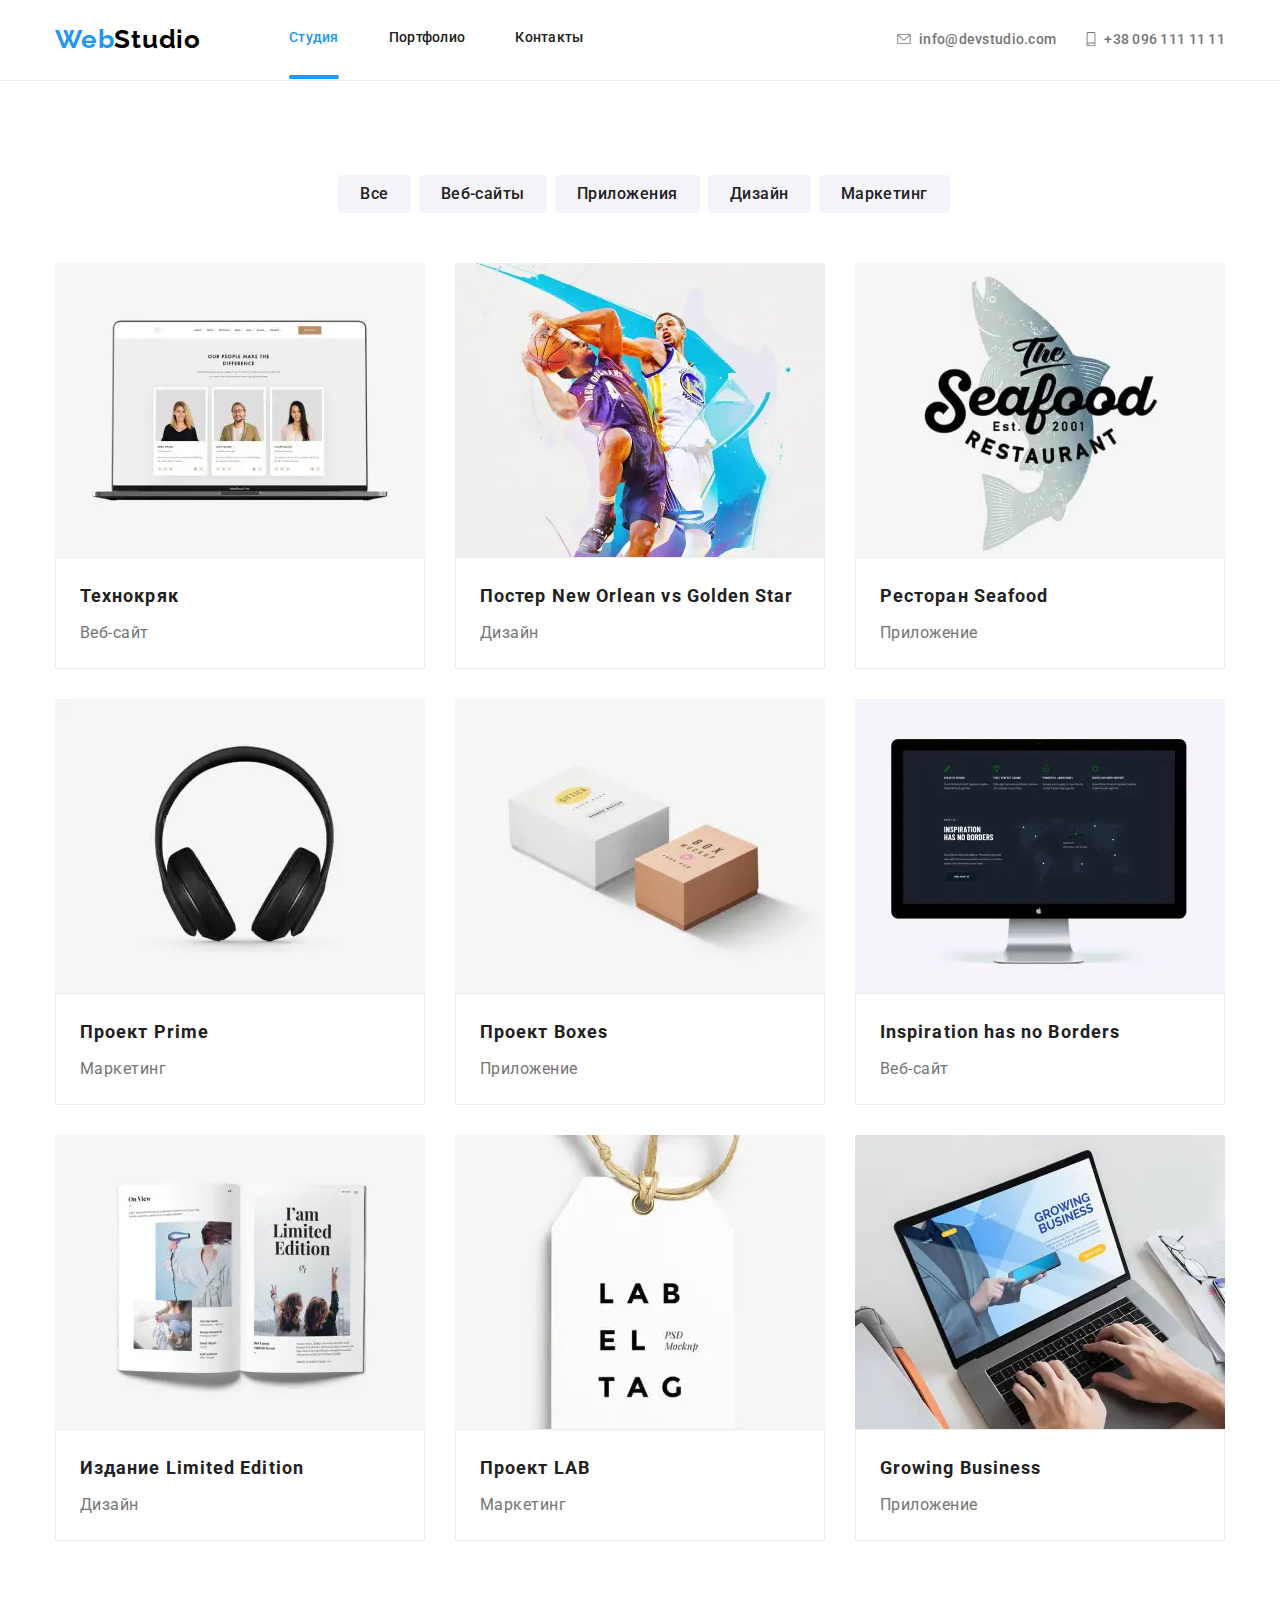
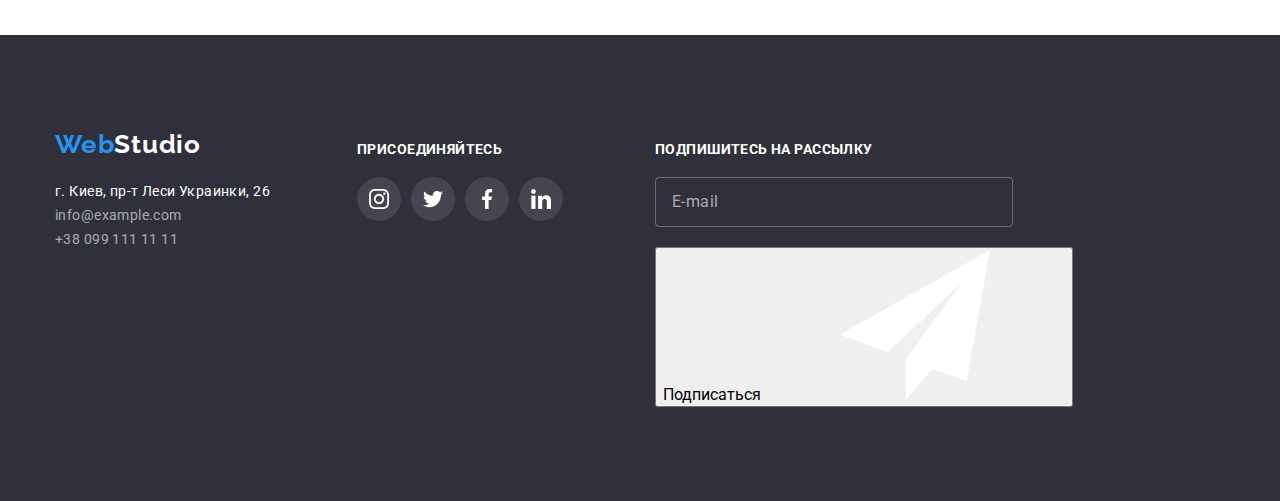
==== commit 162ca124: "Add fixes" ====
--- a/portfolio.html
+++ b/portfolio.html
@@ -13,44 +13,49 @@
 <body>
     <header class="header">
         <div class="container">
-            <a class="logo link" href="./index.html" aria-label="логотип сайта"><span class="logo-first-part">Web</span><span
-                    class="logo-second-part">Studio</span></a>
-                    <button type="buton" class="menu-button" aria-expanded="false" aria-controls="menu-container" data-menu-button>
-                        <svg width="40px" height="40px" aria-label="Переключатель мобильного меню">
-                            <use class="icon-menu" href="./images/sprite.svg#icon-menu"></use>
-                            <use class="icon-close-menu" href="./images/sprite.svg#icon-close-menu"></use>
-                        </svg>
-                    </button>
-                    <div class="menu-container" id="menu-container" data-menu>
-                        <nav class="site-nav">
-            <ul class="navigation-list list">
-                <li class="navigation-list-item"><a class="navigation-list-link link" href="./index.html">Студия</a></li>
-                <li class="navigation-list-item"><a class="navigation-list-link active link" href="./portfolio.html">Портфолио</a></li>
-                <li class="navigation-list-item"><a class="navigation-list-link link" href="#">Контакты</a></li>
-            </ul>
-        </nav>
-        <address class="address">
-            <ul class="address-list-header list">
-                <li class="address-list-item">
-                <a class="address-list-link link" href="mailto:info@devstudio.com">
-                    <svg class="address-list-icon mail-icon">
-                        <use href="./symbol-defs.svg#icon-envelope" width="16" height="12"></use>
-                        </svg>
-                        <p class="address-list-text">info@devstudio.com</p>
-                </a>
-                </li>
-                <li class="address-list-item">
-                    <a class="address-list-link link" href="tel:+380961111111">
-                    <svg class="address-list-icon phone-icon">
-                        <use href="./symbol-defs.svg#icon-smartphone" width="10" height="16"></use>
-                        </svg>
-                        <p class="address-list-text"> +38 096 111 11 11</p>
-                    </a>
-                </li>
-            </ul>
-        </address>
+            <a class="logo link" href="./" aria-label="Логотип сайта Веб Студио"><span
+                    class="logo-first-part">Web</span><span class="logo-second-part">Studio</span></a>
+            <button type="button" class="menu-button" aria-expanded="false" aria-controls="menu-container"
+                data-menu-button>
+                <svg width="40px" height="40px" aria-label="Переключатель мобильного меню">
+                    <use class="icon-menu" href="./images/sprite.svg#icon-menu"></use>
+                    <use class="icon-close-menu" href="./images/sprite.svg#icon-close-menu"></use>
+                </svg>
+            </button>
+            <div class="menu-container" id="menu-container" data-menu>
+                <nav class="site-nav">
+                    <ul class="navigation-list list">
+                        <li class="navigation-list-item"><a class="navigation-list-link active link"
+                                href="./index.html">Студия</a></li>
+                        <li class="navigation-list-item"><a class="navigation-list-link link"
+                                href="./portfolio.html">Портфолио</a></li>
+                        <li class="navigation-list-item"><a class="navigation-list-link link" href="#">Контакты</a></li>
+                    </ul>
+                </nav>
+                <address class="address">
+                    <ul class="address-list-header list">
+                        <li class="address-list-item">
+                            <a class="address-list-link link" href="mailto:info@devstudio.com">
+                                <svg class="address-list-icon mail-icon">
+                                    <use href="./symbol-defs.svg#icon-envelope"></use>
+                                </svg>
+                                <p class="address-list-text">info@devstudio.com </p>
+                            </a>
+                        </li>
+                        <li class="address-list-item">
+                            <a class="address-list-link link" href="tel:+380961111111">
+                                <svg class="address-list-icon phone-icon">
+                                    <use href="./symbol-defs.svg#icon-smartphone"></use>
+                                </svg>
+                                <p class="address-list-text"> +38 096 111 11 11</p>
+                            </a>
+                        </li>
+                    </ul>
+                </address>
+            </div>
         </div>
     </header>
+    <main>
     
     <main>
         <section class="portfolio-section">
--- a/css/portfolio.min.css
+++ b/css/portfolio.min.css
@@ -1,2 +1,2 @@
-.visually-hidden{position:absolute;width:1px;height:1px;margin:-1px;border:0;padding:0;white-space:nowrap;-webkit-clip-path:inset(100%);clip-path:inset(100%);clip:rect(0 0 0 0);overflow:hidden}:root{--accent-color: #2196F3;--logo-color: #000000;--heading-color: #212121;--main-color: #757575;--main-color-dark-backgr: #ffffff;--backgr-color-first: #2F303A;--backgr-color-second: #F5F4FA;--addres-second-color: rgba(255, 255, 255, 0.6);--hero-gradient-color: rgba(47, 48, 58, 0.4);--social-link-background-dark: rgba(255, 255, 255, 0.1);--social-link-color: #afb1b8;--main-font: 'Roboto', Roboto, sans-serif;--secondary-font: 'Raleway', Raleway, sans-serif;--card-set-specialization: 30px;--card-set-our-command: 30px;--card-set-portfolio: 30px;--timing-function: cubic-bezier(0.4, 0, 0.2, 1);--transition-duration: 250ms;--logo-second-part: #000000}body{color:var(--main-color);font-family:var(--main-font)}.list{list-style:none;margin:0;padding:0}.link{text-decoration:none;color:var(--main-color)}h1,h2,h3,h4,h5,h6{margin:0}ul,ol{margin:0;padding:0}p{margin:0}img{display:block;max-width:100%;height:auto}.address{font-style:normal}.container{width:100%;padding:60px 15px;-webkit-box-align:center;-ms-flex-align:center;align-items:center}@media screen and (min-width: 480px){.container{max-width:480px;margin:0 auto}}@media screen and (min-width: 768px){.container{display:-webkit-box;display:-ms-flexbox;display:flex;max-width:768px}}@media screen and (min-width: 1200px){.container{max-width:1170px;margin:0 auto;padding:94px 0;background:transparent}}.button{display:-webkit-inline-box;display:-ms-inline-flexbox;display:inline-flex;-webkit-box-align:center;-ms-flex-align:center;align-items:center;-webkit-box-pack:center;-ms-flex-pack:center;justify-content:center;border:none;width:200px;min-height:50px;background:var(--accent-color);-webkit-box-shadow:0px 4px 4px rgba(0,0,0,0.15);box-shadow:0px 4px 4px rgba(0,0,0,0.15);border:none;border-radius:4px;margin-left:auto;margin-right:auto;cursor:pointer;font-family:var(--main-font);font-weight:700;font-size:16px;line-height:1.875;letter-spacing:.06em;color:var(--main-color-dark-backgr)}.button .icon{width:24px;height:24px;fill:var(--main-color-dark-backgr);margin-left:10px}.logo{color:var(--logo-color);font-family:var(--secondary-font);font-weight:700;font-size:26px;line-height:1.192;letter-spacing:.03em}.logo-first-part{color:var(--accent-color)}.logo-second-part-dark{color:var(--main-color-dark-backgr)}.social-list{display:-webkit-box;display:-ms-flexbox;display:flex;-webkit-box-pack:center;-ms-flex-pack:center;justify-content:center}.social-list-item:not(:last-child){margin-right:10px}.social-list-link{display:block;width:44px;height:44px;border-radius:50%;display:-webkit-box;display:-ms-flexbox;display:flex;-webkit-box-pack:center;-ms-flex-pack:center;justify-content:center;-webkit-box-align:center;-ms-flex-align:center;align-items:center;-webkit-transition-property:background;transition-property:background;-webkit-transition-duration:250ms;transition-duration:250ms;-webkit-transition-timing-function:cubic-bezier(0.4, 0, 0.2, 1);transition-timing-function:cubic-bezier(0.4, 0, 0.2, 1)}.social-list-link:hover,.social-list-link:focus{background:var(--accent-color)}.social-list-icon{width:20px;height:20px;fill:var(--social-link-color);-webkit-transition-property:fill;transition-property:fill;-webkit-transition-duration:250ms;transition-duration:250ms;-webkit-transition-timing-function:cubic-bezier(0.4, 0, 0.2, 1);transition-timing-function:cubic-bezier(0.4, 0, 0.2, 1)}.social-list-link:hover .social-list-icon,.social-list-link:focus .social-list-icon{fill:var(--main-color-dark-backgr)}.header>.container{display:-webkit-box;display:-ms-flexbox;display:flex;padding:10px 15px}.menu-button{display:-webkit-inline-box;display:-ms-inline-flexbox;display:inline-flex;margin-left:auto;padding:0;border:none;background-color:transparent}@media screen and (min-width: 768px){.menu-button{display:none}}.menu-button .icon-close-menu{display:none}.menu-button.is-open .icon-close-menu{display:block}.menu-button.is-open .icon-menu{display:none}.header{position:relative}.page-header .nav{display:-webkit-box;display:-ms-flexbox;display:flex;-webkit-box-align:center;-ms-flex-align:center;align-items:center;-webkit-box-pack:justify;-ms-flex-pack:justify;justify-content:space-between}.address-list-text{margin-left:10px}.header .address-list-link{display:-webkit-box;display:-ms-flexbox;display:flex;-webkit-box-align:center;-ms-flex-align:center;align-items:center}@media screen and (max-width: 767px){.site-nav{margin-bottom:60px}.navigation-list-item{display:-webkit-box;display:-ms-flexbox;display:flex;-webkit-box-pack:center;-ms-flex-pack:center;justify-content:center;-webkit-box-align:center;-ms-flex-align:center;align-items:center}.navigation-list-item:not(:last-child){margin-bottom:40px}.header .address-list-link{margin:0 auto}.header .address-list-item:not(:last-child){margin-bottom:16px}.menu-container{background:#ffffff;-webkit-box-shadow:0px 4px 8px rgba(0,0,0,0.04),0px 2px 4px rgba(0,0,0,0.08),0px 1px 3px rgba(0,0,0,0.16);box-shadow:0px 4px 8px rgba(0,0,0,0.04),0px 2px 4px rgba(0,0,0,0.08),0px 1px 3px rgba(0,0,0,0.16);display:none;position:absolute;z-index:1;top:100%;left:0;width:100%;padding:60px 0}.menu-container.is-open{display:block}}.navigation-list-link,.address-list-link{font-weight:500;font-size:14px;line-height:1.143;letter-spacing:.02em}.navigation-list-link:hover,.navigation-list-link:focus,.address-list-link:hover,.address-list-link:focus{color:var(--accent-color)}.navigation-list-link{color:var(--heading-color)}.navigation-list-link.active{color:var(--accent-color)}.navigation-list-link.active::after{content:"";width:auto;height:4px;display:block;background:var(--accent-color);border-radius:2px;position:relative;top:8px}.address-list-icon{display:block;fill:var(--main-color)}.header .address-list-link:hover .address-list-icon,.header .address-list-link:focus .address-list-icon{fill:var(--accent-color)}.header{border-bottom:1px solid #ECECEC}.header .address{margin-left:auto}.header .address-list-item{display:-webkit-box;display:-ms-flexbox;display:flex;width:100%;-webkit-box-align:center;-ms-flex-align:center;align-items:center}.mail-icon{width:16px;height:12px}.phone-icon{width:10px;height:16px}.portfolio-section .container{padding-top:94px;padding-bottom:94px;-webkit-box-orient:vertical;-webkit-box-direction:normal;-ms-flex-direction:column;flex-direction:column;-webkit-box-align:center;-ms-flex-align:center;align-items:center}.portfolio-nav{margin-left:8px;margin-bottom:50px;display:-webkit-box;display:-ms-flexbox;display:flex}.portfolio-button{display:-webkit-inline-box;display:-ms-inline-flexbox;display:inline-flex;-webkit-box-align:center;-ms-flex-align:center;align-items:center;-webkit-box-pack:center;-ms-flex-pack:center;justify-content:center;border:none;border-radius:4px;color:var(--heading-color);background-color:var(--backgr-color-second);padding:6px 22px;font-weight:500;font-size:16px;line-height:1.625;letter-spacing:.03em;-webkit-transition-property:color, background-color, -webkit-box-shadow;transition-property:color, background-color, -webkit-box-shadow;transition-property:color, background-color, box-shadow;transition-property:color, background-color, box-shadow, -webkit-box-shadow;-webkit-transition-duration:250ms;transition-duration:250ms;-webkit-transition-timing-function:cubic-bezier(0.4, 0, 0.2, 1);transition-timing-function:cubic-bezier(0.4, 0, 0.2, 1)}.portfolio-button:not(:last-child){margin-right:8px}.portfolio-button:hover,.portfolio-button:focus{background-color:var(--accent-color);color:var(--main-color-dark-backgr);-webkit-box-shadow:0px 3px 1px rgba(0,0,0,0.1),0px 1px 2px rgba(0,0,0,0.08),0px 2px 2px rgba(0,0,0,0.12);box-shadow:0px 3px 1px rgba(0,0,0,0.1),0px 1px 2px rgba(0,0,0,0.08),0px 2px 2px rgba(0,0,0,0.12)}.portfolio-list{display:-webkit-box;display:-ms-flexbox;display:flex;-webkit-box-pack:center;-ms-flex-pack:center;justify-content:center;-ms-flex-wrap:wrap;flex-wrap:wrap;margin-left:calc(-1*var(--card-set-portfolio));margin-top:calc(-1*var(--card-set-portfolio))}.portfolio-list-item{-ms-flex-preferred-size:calc(100%/3 - var(--card-set-portfolio));flex-basis:calc(100%/3 - var(--card-set-portfolio));margin-left:var(--card-set-portfolio);margin-top:var(--card-set-portfolio)}.portfolio-animation-thumb{width:auto;height:294px;position:relative;overflow:hidden}.portfolio-overlay{font-weight:400;font-size:18px;line-height:1.556;letter-spacing:.03em;color:var(--main-color-dark-backgr);background:rgba(33,150,243,0.9);position:absolute;top:0;left:0;width:100%;height:100%;padding:53px 24px;-webkit-transform:translateY(100%);transform:translateY(100%);-webkit-transition-property:-webkit-transform;transition-property:-webkit-transform;transition-property:transform;transition-property:transform, -webkit-transform;-webkit-transition-duration:250ms;transition-duration:250ms;-webkit-transition-timing-function:cubic-bezier(0.4, 0, 0.2, 1);transition-timing-function:cubic-bezier(0.4, 0, 0.2, 1)}.portfolio-list-link:hover .portfolio-overlay,.portfolio-list-link:focus .portfolio-overlay{-webkit-transform:translateY(0);transform:translateY(0)}.portfolio-card-content{padding:20px 24px;border:1px solid var(--main-color-dark-backgr);border-top-width:0;-webkit-box-sizing:border-box;box-sizing:border-box}.portfolio-title{margin-bottom:4px;font-weight:700;font-size:18px;line-height:2;letter-spacing:.06em;color:var(--heading-color)}.portfolio-type{font-weight:400;font-size:16px;line-height:1.875;letter-spacing:.03em}.portfolio-list-link{display:block;-webkit-transition-property:-webkit-box-shadow;transition-property:-webkit-box-shadow;transition-property:box-shadow;transition-property:box-shadow, -webkit-box-shadow;-webkit-transition-duration:250ms;transition-duration:250ms;-webkit-transition-timing-function:cubic-bezier(0.4, 0, 0.2, 1);transition-timing-function:cubic-bezier(0.4, 0, 0.2, 1)}.portfolio-list-link:hover,.portfolio-list-link:focus{-webkit-box-shadow:0px 1px 1px rgba(0,0,0,0.12),0px 4px 4px rgba(0,0,0,0.06),1px 4px 6px rgba(0,0,0,0.16);box-shadow:0px 1px 1px rgba(0,0,0,0.12),0px 4px 4px rgba(0,0,0,0.06),1px 4px 6px rgba(0,0,0,0.16)}.footer{background-color:var(--backgr-color-first)}.footer>.container{-webkit-box-align:start;-ms-flex-align:start;align-items:flex-start;padding-top:60px;padding-bottom:60px}.footer .logo{display:block;margin-bottom:20px}.footer .addres-list-item:not(:last-child){margin-bottom:9px}.address-footer-link{font-weight:400;font-size:14px;line-height:1.714;letter-spacing:.03em;color:var(--addres-second-color)}.location{color:var(--main-color-dark-backgr)}.social-list-our-projekt{margin-top:12px;margin-left:70px}.social-list-invitation{font-weight:700;font-size:14px;line-height:1.142;letter-spacing:.03em;text-transform:uppercase;color:var(--main-color-dark-backgr);margin-bottom:20px}.dark-social{background:var(--social-link-background-dark)}.dark-social .social .social-list-icon{fill:var(--main-color-dark-backgr)}.subscription-form{margin-left:93px}.subscription-form-title{width:100%;font-weight:700;font-size:14px;line-height:1.143;letter-spacing:.03em;text-transform:uppercase;color:var(--main-color-dark-backgr);margin-bottom:20px}.subscription-form-input{width:358px;height:50px;border:1px solid rgba(255,255,255,0.3);border-radius:4px;background:transparent;color:#ffffff;padding-left:16px}.subscription-form-field{display:inline-block}.subscription-form-button{display:-webkit-inline-box;display:-ms-inline-flexbox;display:inline-flex;-webkit-box-align:center;-ms-flex-align:center;align-items:center;height:50px;padding:10px 29px;margin-left:12px;background:var(--accent-color);border-radius:4px;border:none;font-weight:700;font-size:16px;text-align:center;letter-spacing:0.06em;color:var(--main-color-dark-backgr)}.sibscription-form-button-icon{width:24px;height:24px;fill:var(--main-color-dark-backgr);margin-left:10px}
+.visually-hidden{position:absolute;width:1px;height:1px;margin:-1px;border:0;padding:0;white-space:nowrap;-webkit-clip-path:inset(100%);clip-path:inset(100%);clip:rect(0 0 0 0);overflow:hidden}:root{--accent-color: #2196f3;--logo-color: #000000;--heading-color: #212121;--main-color: #757575;--main-color-dark-backgr: #ffffff;--backgr-color-first: #2f303a;--backgr-color-second: #f5f4fa;--addres-second-color: rgba(255, 255, 255, 0.6);--hero-gradient-color: rgba(47, 48, 58, 0.4);--social-link-background-dark: rgba(255, 255, 255, 0.1);--social-link-color: #afb1b8;--main-font: "Roboto", Roboto, sans-serif;--secondary-font: "Raleway", Raleway, sans-serif;--card-set-specialization: 30px;--card-set-advantages: 30px;--card-set-our-command: 30px;--card-set-portfolio: 30px;--card-set-our-clients: 30px;--transition-duration: 250ms;--logo-second-part: #000000}body{color:var(--main-color);font-family:var(--main-font)}body.modal-open{overflow:hidden}.list{list-style:none;margin:0;padding:0}.link{text-decoration:none;color:var(--main-color)}h1,h2,h3,h4,h5,h6{margin:0}ul,ol{margin:0;padding:0}p{margin:0}img{display:block;max-width:100%;height:auto}.address{font-style:normal}.container{width:100%;padding:60px 15px;-webkit-box-align:center;-ms-flex-align:center;align-items:center}@media screen and (min-width: 480px){.container{max-width:480px;margin:0 auto}}@media screen and (min-width: 768px){.container{display:-webkit-box;display:-ms-flexbox;display:flex;max-width:768px}}@media screen and (min-width: 1200px){.container{max-width:1170px;margin:0 auto;padding:94px 0;background:transparent}}.button{display:-webkit-inline-box;display:-ms-inline-flexbox;display:inline-flex;-webkit-box-align:center;-ms-flex-align:center;align-items:center;-webkit-box-pack:center;-ms-flex-pack:center;justify-content:center;border:none;width:200px;height:50px;background:var(--accent-color);-webkit-box-shadow:0px 4px 4px rgba(0,0,0,0.15);box-shadow:0px 4px 4px rgba(0,0,0,0.15);border:none;border-radius:4px;margin-left:auto;margin-right:auto;cursor:pointer;font-family:var(--main-font);font-weight:700;font-size:16px;line-height:1.875;letter-spacing:.06em;color:var(--main-color-dark-backgr)}.button .icon{width:24px;height:24px;fill:var(--main-color-dark-backgr);margin-left:10px}@media screen and (max-width: 225px){.button{width:auto}}.logo{color:var(--logo-color);font-family:var(--secondary-font);font-weight:700;font-size:26px;line-height:1.192;letter-spacing:.03em}.logo-first-part{color:var(--accent-color)}.logo-second-part-dark{color:var(--main-color-dark-backgr)}@media screen and (min-width: 1199px){.logo{font-weight:700;font-size:26px;line-height:1.192;letter-spacing:.03em}}.social-list{display:-webkit-box;display:-ms-flexbox;display:flex;-webkit-box-pack:center;-ms-flex-pack:center;justify-content:center}.social-list-item:not(:last-child){margin-right:10px}.social-list-link{display:block;width:44px;height:44px;border-radius:50%;display:-webkit-box;display:-ms-flexbox;display:flex;-webkit-box-pack:center;-ms-flex-pack:center;justify-content:center;-webkit-box-align:center;-ms-flex-align:center;align-items:center;-webkit-transition-property:background;transition-property:background;-webkit-transition-duration:250ms;transition-duration:250ms;-webkit-transition-timing-function:cubic-bezier(0.4, 0, 0.2, 1);transition-timing-function:cubic-bezier(0.4, 0, 0.2, 1)}.social-list-link:hover,.social-list-link:focus{background:var(--accent-color)}.social-list-icon{width:20px;height:20px;fill:var(--social-link-color);-webkit-transition-property:fill;transition-property:fill;-webkit-transition-duration:250ms;transition-duration:250ms;-webkit-transition-timing-function:cubic-bezier(0.4, 0, 0.2, 1);transition-timing-function:cubic-bezier(0.4, 0, 0.2, 1)}.social-list-link:hover .social-list-icon,.social-list-link:focus .social-list-icon{fill:var(--main-color-dark-backgr)}.header>.container{display:-webkit-box;display:-ms-flexbox;display:flex;padding:10px 15px}.menu-button{display:-webkit-inline-box;display:-ms-inline-flexbox;display:inline-flex;margin-left:auto;padding:0;border:none;background-color:transparent}@media screen and (min-width: 768px){.menu-button{display:none}}.menu-button .icon-close-menu{display:none}.menu-button.is-open .icon-close-menu{display:block}.menu-button.is-open .icon-menu{display:none}.header{position:relative}.page-header .nav{display:-webkit-box;display:-ms-flexbox;display:flex;-webkit-box-align:center;-ms-flex-align:center;align-items:center;-webkit-box-pack:justify;-ms-flex-pack:justify;justify-content:space-between}.address-list-text{margin-left:10px}.header .address-list-link{display:-webkit-box;display:-ms-flexbox;display:flex;-webkit-box-align:center;-ms-flex-align:center;align-items:center}@media screen and (max-width: 767px){.site-nav{margin-bottom:60px}.navigation-list-item{display:-webkit-box;display:-ms-flexbox;display:flex;-webkit-box-pack:center;-ms-flex-pack:center;justify-content:center;-webkit-box-align:center;-ms-flex-align:center;align-items:center}.navigation-list-item:not(:last-child){margin-bottom:40px}.header .address-list-link{margin:0 auto}.header .address-list-item:not(:last-child){margin-bottom:16px}.menu-container{background:#ffffff;-webkit-box-shadow:0px 4px 8px rgba(0,0,0,0.04),0px 2px 4px rgba(0,0,0,0.08),0px 1px 3px rgba(0,0,0,0.16);box-shadow:0px 4px 8px rgba(0,0,0,0.04),0px 2px 4px rgba(0,0,0,0.08),0px 1px 3px rgba(0,0,0,0.16);display:none;position:absolute;z-index:1;top:100%;left:0;width:100%;padding:60px 0}.menu-container.is-open{display:block}}.navigation-list-link,.address-list-link{font-weight:500;font-size:14px;line-height:1.143;letter-spacing:.02em}.navigation-list-link:hover,.navigation-list-link:focus,.address-list-link:hover,.address-list-link:focus{color:var(--accent-color)}.navigation-list-link{color:var(--heading-color)}.navigation-list-link.active{color:var(--accent-color)}.navigation-list-link.active::after{content:"";width:auto;height:4px;display:block;background:var(--accent-color);border-radius:2px;position:relative;top:8px}.address-list-icon{display:block;fill:var(--main-color)}.header .address-list-link:hover .address-list-icon,.header .address-list-link:focus .address-list-icon{fill:var(--accent-color)}.header{border-bottom:1px solid #ececec}.header .address{margin-left:auto}.header .address-list-item{display:-webkit-box;display:-ms-flexbox;display:flex;width:100%;-webkit-box-align:center;-ms-flex-align:center;align-items:center}.mail-icon{width:16px;height:12px}.phone-icon{width:10px;height:16px}@media screen and (min-width: 768px){.header>.container{display:-webkit-box;display:-ms-flexbox;display:flex;padding:21px 15px}.header .address-list-link{-webkit-transition-property:color;transition-property:color;-webkit-transition-duration:250ms;transition-duration:250ms;-webkit-transition-timing-function:cubic-bezier(0.4, 0, 0.2, 1);transition-timing-function:cubic-bezier(0.4, 0, 0.2, 1)}.header .logo{margin-right:88px}.menu-container{width:100%;-webkit-box-pack:justify;-ms-flex-pack:justify;justify-content:space-between;-webkit-box-align:center;-ms-flex-align:center;align-items:center;display:-webkit-box;display:-ms-flexbox;display:flex}.navigation-list{display:-webkit-box;display:-ms-flexbox;display:flex}.navigation-list-item:not(:last-child){margin-right:50px}.navigation-list-link{-webkit-transition-property:color;transition-property:color;-webkit-transition-duration:250ms;transition-duration:250ms;-webkit-transition-timing-function:cubic-bezier(0.4, 0, 0.2, 1);transition-timing-function:cubic-bezier(0.4, 0, 0.2, 1)}.navigation-list-link.active::after{top:31px}.address-list-icon{-webkit-transition-property:fill;transition-property:fill;-webkit-transition-duration:250ms;transition-duration:250ms;-webkit-transition-timing-function:cubic-bezier(0.4, 0, 0.2, 1);transition-timing-function:cubic-bezier(0.4, 0, 0.2, 1)}}@media screen and (min-width: 768px) and (max-width: 1199px){.header .address-list-item:not(:last-child){margin-bottom:10px}}@media screen and (min-width: 1199px){.header>.container{padding:24px 0 25px 0}.navigation-list-link.active::after{top:28px}.address-list-item:not(:last-child){margin-right:30px}.mail-icon{width:14px;height:10px}.phone-icon{width:10px;height:14px}.address-list-text{margin-left:8px}.address-list-header{display:-webkit-box;display:-ms-flexbox;display:flex;-webkit-box-align:center;-ms-flex-align:center;align-items:center;-webkit-box-pack:center;-ms-flex-pack:center;justify-content:center}}.portfolio-section .container{display:-webkit-box;display:-ms-flexbox;display:flex;-webkit-box-orient:vertical;-webkit-box-direction:normal;-ms-flex-direction:column;flex-direction:column;-webkit-box-align:center;-ms-flex-align:center;align-items:center}@media screen and (max-width: 767px){.portfolio-nav{display:-webkit-box;display:-ms-flexbox;display:flex;-ms-flex-wrap:wrap;flex-wrap:wrap;margin-top:-15px;margin-bottom:40px;height:auto}.portfolio-button{margin-top:15px}.portfolio-list-item:not(:last-child){margin-bottom:30px}}.portfolio-button{border:none;border-radius:4px;color:var(--heading-color);background-color:var(--backgr-color-second);padding:6px 22px;font-weight:500;font-size:16px;line-height:1.625;letter-spacing:.03em}.portfolio-button:not(:last-child){margin-right:8px}.portfolio-button:hover,.portfolio-button:focus{background-color:var(--accent-color);color:var(--main-color-dark-backgr);-webkit-box-shadow:0px 3px 1px rgba(0,0,0,0.1),0px 1px 2px rgba(0,0,0,0.08),0px 2px 2px rgba(0,0,0,0.12);box-shadow:0px 3px 1px rgba(0,0,0,0.1),0px 1px 2px rgba(0,0,0,0.08),0px 2px 2px rgba(0,0,0,0.12)}.portfolio-list-item{-ms-flex-preferred-size:100%;flex-basis:100%}.portfolio-animation-thumb{width:auto;position:relative;overflow:hidden}.portfolio-overlay{font-weight:400;font-size:18px;line-height:1.556;letter-spacing:.03em;color:var(--main-color-dark-backgr);background:rgba(33,150,243,0.9);position:absolute;top:0;left:0;width:100%;height:100%;padding:53px 24px;-webkit-transform:translateY(100%);transform:translateY(100%);-webkit-transition-property:-webkit-transform;transition-property:-webkit-transform;transition-property:transform;transition-property:transform, -webkit-transform;-webkit-transition-duration:250ms;transition-duration:250ms;-webkit-transition-timing-function:cubic-bezier(0.4, 0, 0.2, 1);transition-timing-function:cubic-bezier(0.4, 0, 0.2, 1)}.portfolio-list-link:hover .portfolio-overlay,.portfolio-list-link:focus .portfolio-overlay{-webkit-transform:translateY(0);transform:translateY(0)}@media screen and (max-width: 479px){.portfolio-overlay{overflow:auto;padding:10px 5px}}.portfolio-list-link{display:block;-webkit-transition-property:-webkit-box-shadow;transition-property:-webkit-box-shadow;transition-property:box-shadow;transition-property:box-shadow, -webkit-box-shadow;-webkit-transition-duration:250ms;transition-duration:250ms;-webkit-transition-timing-function:cubic-bezier(0.4, 0, 0.2, 1);transition-timing-function:cubic-bezier(0.4, 0, 0.2, 1)}.portfolio-list-link:hover,.portfolio-list-link:focus{-webkit-box-shadow:0px 1px 1px rgba(0,0,0,0.12),0px 4px 4px rgba(0,0,0,0.06),1px 4px 6px rgba(0,0,0,0.16);box-shadow:0px 1px 1px rgba(0,0,0,0.12),0px 4px 4px rgba(0,0,0,0.06),1px 4px 6px rgba(0,0,0,0.16)}.portfolio-card-content{padding:20px 24px;border:1px solid  #ECECEC;-webkit-box-sizing:border-box;box-sizing:border-box}.portfolio-title{margin-bottom:4px;font-weight:700;font-size:18px;line-height:2;letter-spacing:.06em;color:var(--heading-color)}.portfolio-type{font-weight:400;font-size:16px;line-height:1.875;letter-spacing:.03em}@media screen and (min-width: 768px){.portfolio-button{display:-webkit-inline-box;display:-ms-inline-flexbox;display:inline-flex;-webkit-box-align:center;-ms-flex-align:center;align-items:center;-webkit-box-pack:center;-ms-flex-pack:center;justify-content:center;-webkit-transition-property:color, background-color, -webkit-box-shadow;transition-property:color, background-color, -webkit-box-shadow;transition-property:color, background-color, box-shadow;transition-property:color, background-color, box-shadow, -webkit-box-shadow;-webkit-transition-duration:250ms;transition-duration:250ms;-webkit-transition-timing-function:cubic-bezier(0.4, 0, 0.2, 1);transition-timing-function:cubic-bezier(0.4, 0, 0.2, 1)}.portfolio-nav{width:100%;margin-left:8px;margin-bottom:50px;display:-webkit-box;display:-ms-flexbox;display:flex;-webkit-box-pack:center;-ms-flex-pack:center;justify-content:center}.portfolio-list{display:-webkit-box;display:-ms-flexbox;display:flex;-ms-flex-wrap:wrap;flex-wrap:wrap;margin-left:calc(-1*var(--card-set-portfolio));margin-top:calc(-1*var(--card-set-portfolio))}.portfolio-list-item{-ms-flex-preferred-size:calc(100%/2 - var(--card-set-portfolio));flex-basis:calc(100%/2 - var(--card-set-portfolio));margin-left:var(--card-set-portfolio);margin-top:var(--card-set-portfolio)}}@media screen and (min-width: 1200px){.portfolio-list-item{-ms-flex-preferred-size:calc(100%/3 - var(--card-set-portfolio));flex-basis:calc(100%/3 - var(--card-set-portfolio))}}.footer{background-color:var(--backgr-color-first)}.footer .logo{display:block;margin-bottom:20px}.footer .addres-list-item:not(:last-child){margin-bottom:8px}.footer-info{text-align:center;margin-bottom:60px}.address-footer-link{font-weight:400;font-size:14px;line-height:1.714;letter-spacing:.03em;color:var(--addres-second-color)}.location{color:var(--main-color-dark-backgr)}.social-list-our-projekt{margin-bottom:60px;margin-top:12px}.social-list-invitation{font-weight:700;font-size:14px;line-height:1.142;letter-spacing:.03em;text-transform:uppercase;text-align:center;color:var(--main-color-dark-backgr);margin-bottom:20px}.dark-social{background:var(--social-link-background-dark)}.dark-social .social-list-icon{fill:var(--main-color-dark-backgr)}.subscription-form{margin:0 auto;display:-webkit-box;display:-ms-flexbox;display:flex;-ms-flex-wrap:wrap;flex-wrap:wrap}.subscription-form-title{width:100%;font-weight:700;font-size:14px;line-height:1.143;letter-spacing:.03em;text-transform:uppercase;text-align:center;color:var(--main-color-dark-backgr);margin-bottom:20px}.subscription-form-field{width:100%;margin-bottom:20px}.subscription-form-input{width:100%;height:50px;border:1px solid rgba(255,255,255,0.3);border-radius:4px;background:transparent;padding-left:16px}.subscription-form-input::-webkit-input-placeholder{font-weight:400;font-size:16px;line-height:1.25;letter-spacing:.03em;color:rgba(255,255,255,0.6)}.subscription-form-input:-ms-input-placeholder{font-weight:400;font-size:16px;line-height:1.25;letter-spacing:.03em;color:rgba(255,255,255,0.6)}.subscription-form-input::-ms-input-placeholder{font-weight:400;font-size:16px;line-height:1.25;letter-spacing:.03em;color:rgba(255,255,255,0.6)}.subscription-form-input::placeholder{font-weight:400;font-size:16px;line-height:1.25;letter-spacing:.03em;color:rgba(255,255,255,0.6)}.subscription-form-button{margin:0 auto}@media screen and (min-width: 768px){.footer .container{-webkit-box-align:start;-ms-flex-align:start;align-items:flex-start;-ms-flex-wrap:wrap;flex-wrap:wrap}.footer-info{width:232px;margin-left:76px;margin-right:165px}.subscription-form{width:450px;margin:0 auto}}@media screen and (min-width: 1200px){.footer .container{-webkit-box-align:start;-ms-flex-align:start;align-items:flex-start;-ms-flex-wrap:nowrap;flex-wrap:nowrap}.footer-info{margin-left:0;margin-bottom:0;margin-right:70px;text-align:justify}.social-list-our-projekt{margin-bottom:0;margin-top:12px}.social-list-invitation{text-align:justify}.subscription-form{margin-top:12px;width:570px;margin-right:0;margin-left:auto;display:-webkit-box;display:-ms-flexbox;display:flex;-ms-flex-wrap:wrap;flex-wrap:wrap}.subscription-form-title{text-align:justify}.subscription-form-field{width:auto;margin-right:12px}.subscription-form-input{width:358px}.subscription-form-button{margin:0}}
 /*# sourceMappingURL=portfolio.min.css.map */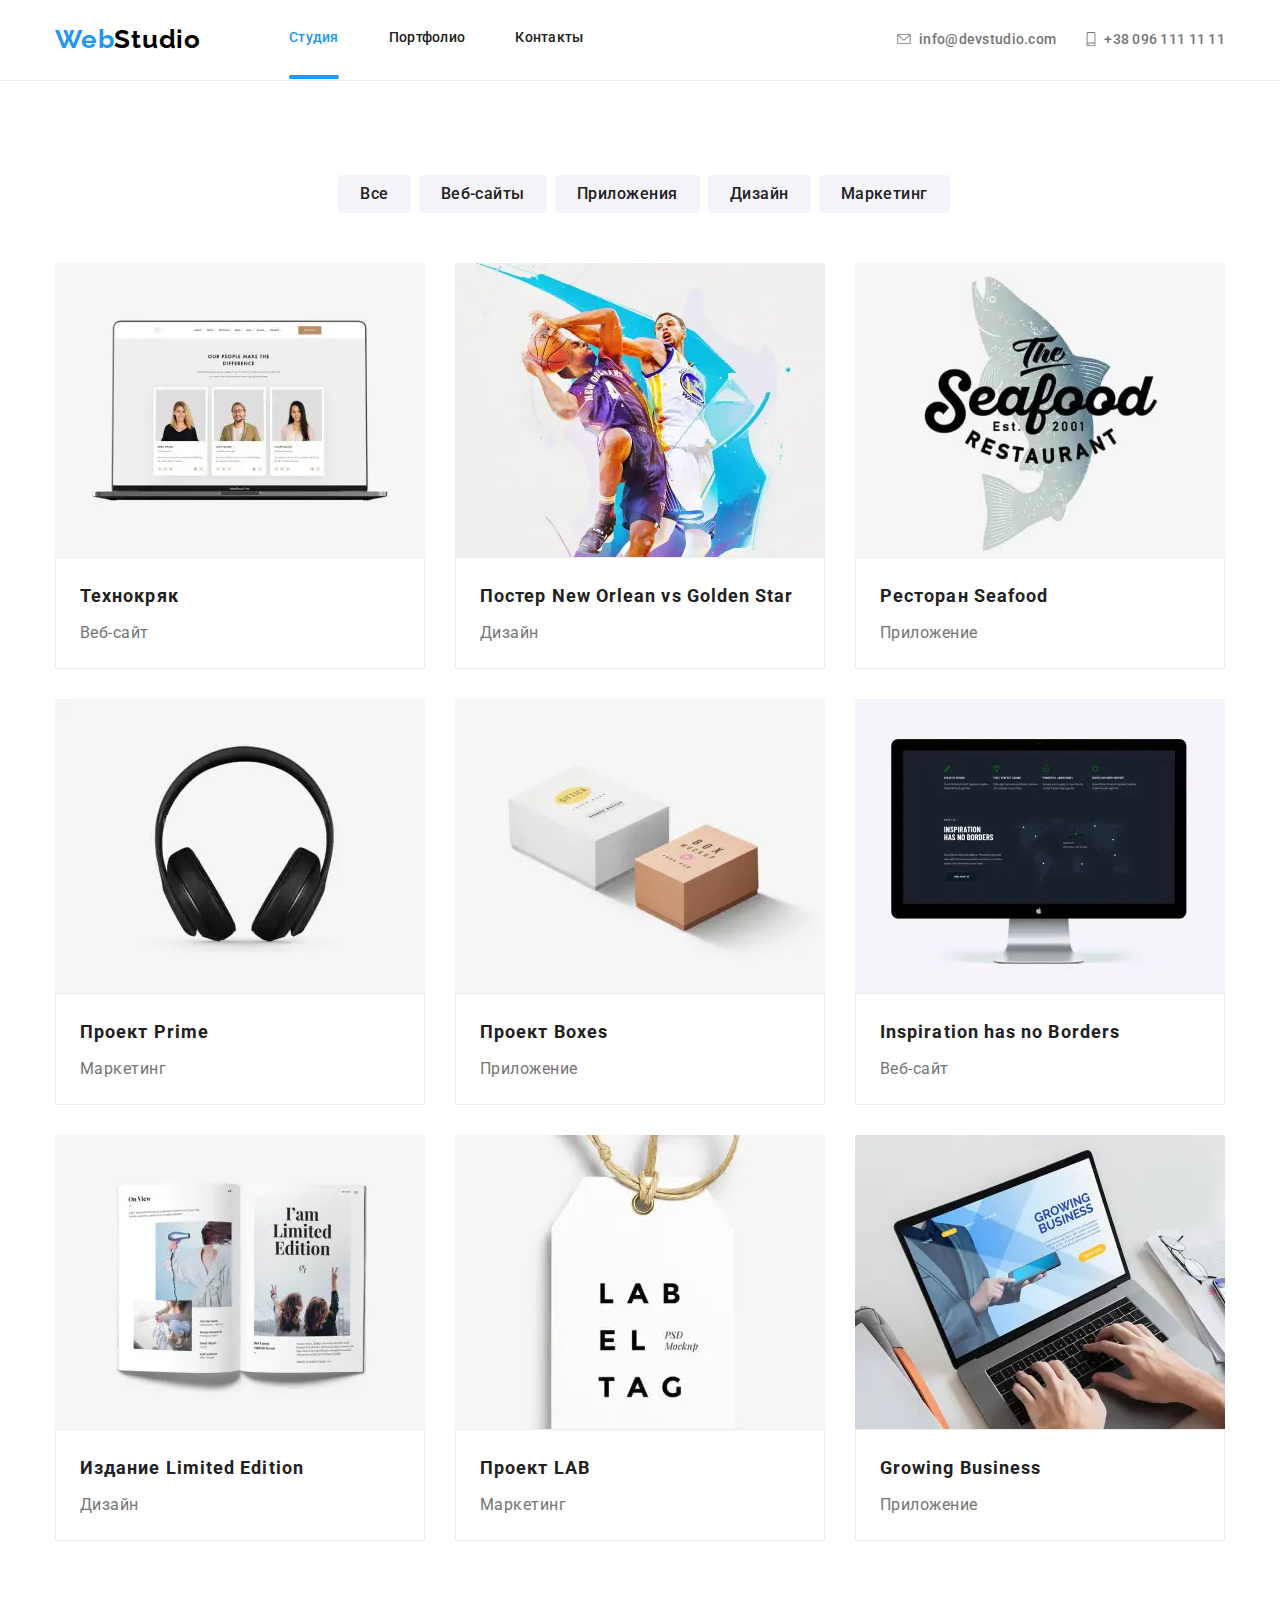
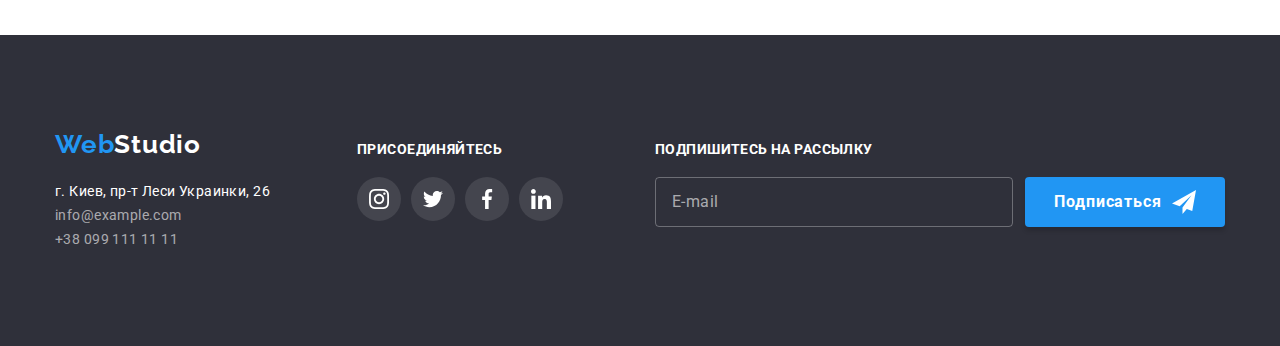
==== commit 63374150: "Changes in project" ====
--- a/portfolio.html
+++ b/portfolio.html
@@ -56,8 +56,6 @@
         </div>
     </header>
     <main>
-    
-    <main>
         <section class="portfolio-section">
             <div class="container">
                 <h1 class="visually-hidden">Наши работы</h1>
@@ -489,9 +487,9 @@
         <label class="subscription-form-field">
             <input type="email" name="client-mail" class="subscription-form-input" placeholder="E-mail">
         </label>
-        <button type="submit" class="subscription-form-button">
+        <button type="submit" class="subscription-form-button button">
             Подписаться
-            <svg class="sibscription-form-button-icon">
+            <svg class="sibscription-form-icon icon ">
                 <use href="./symbol-defs.svg#icon-form-send"></use>
             </svg>
         </button>
